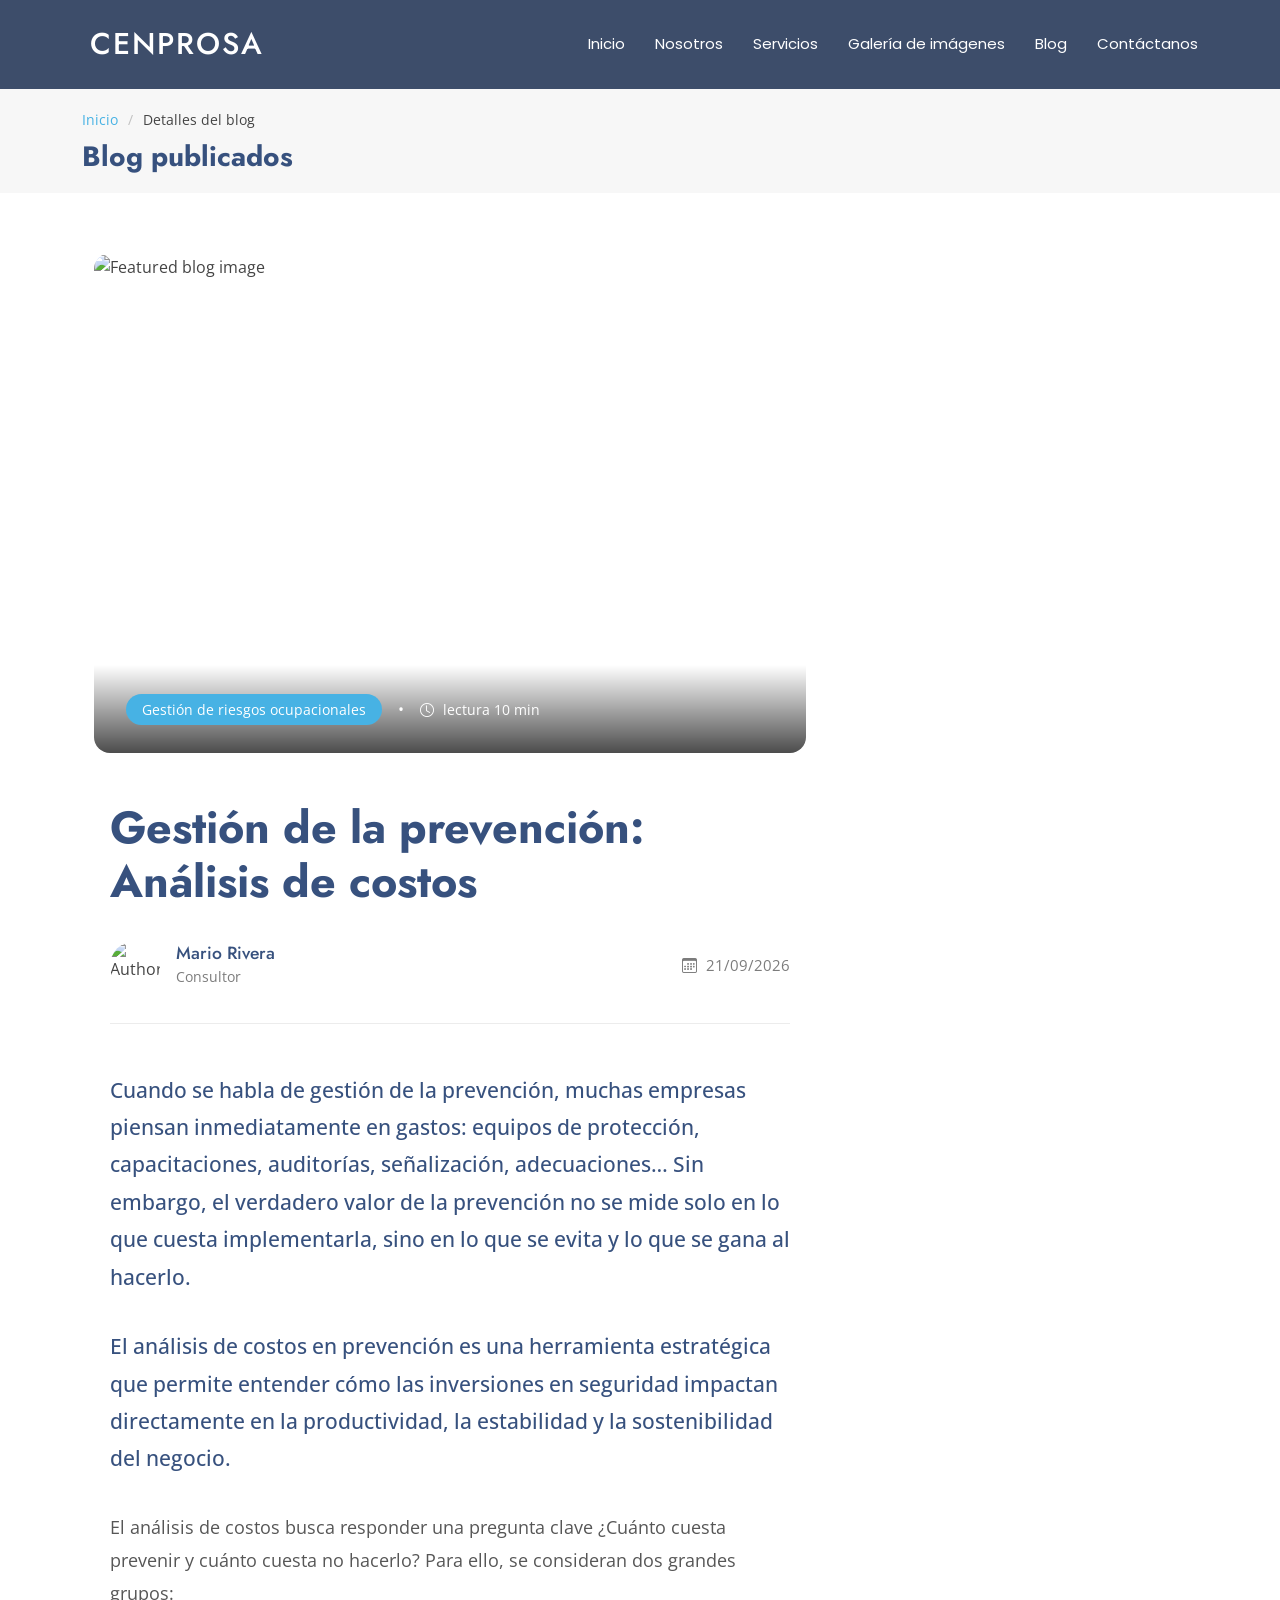
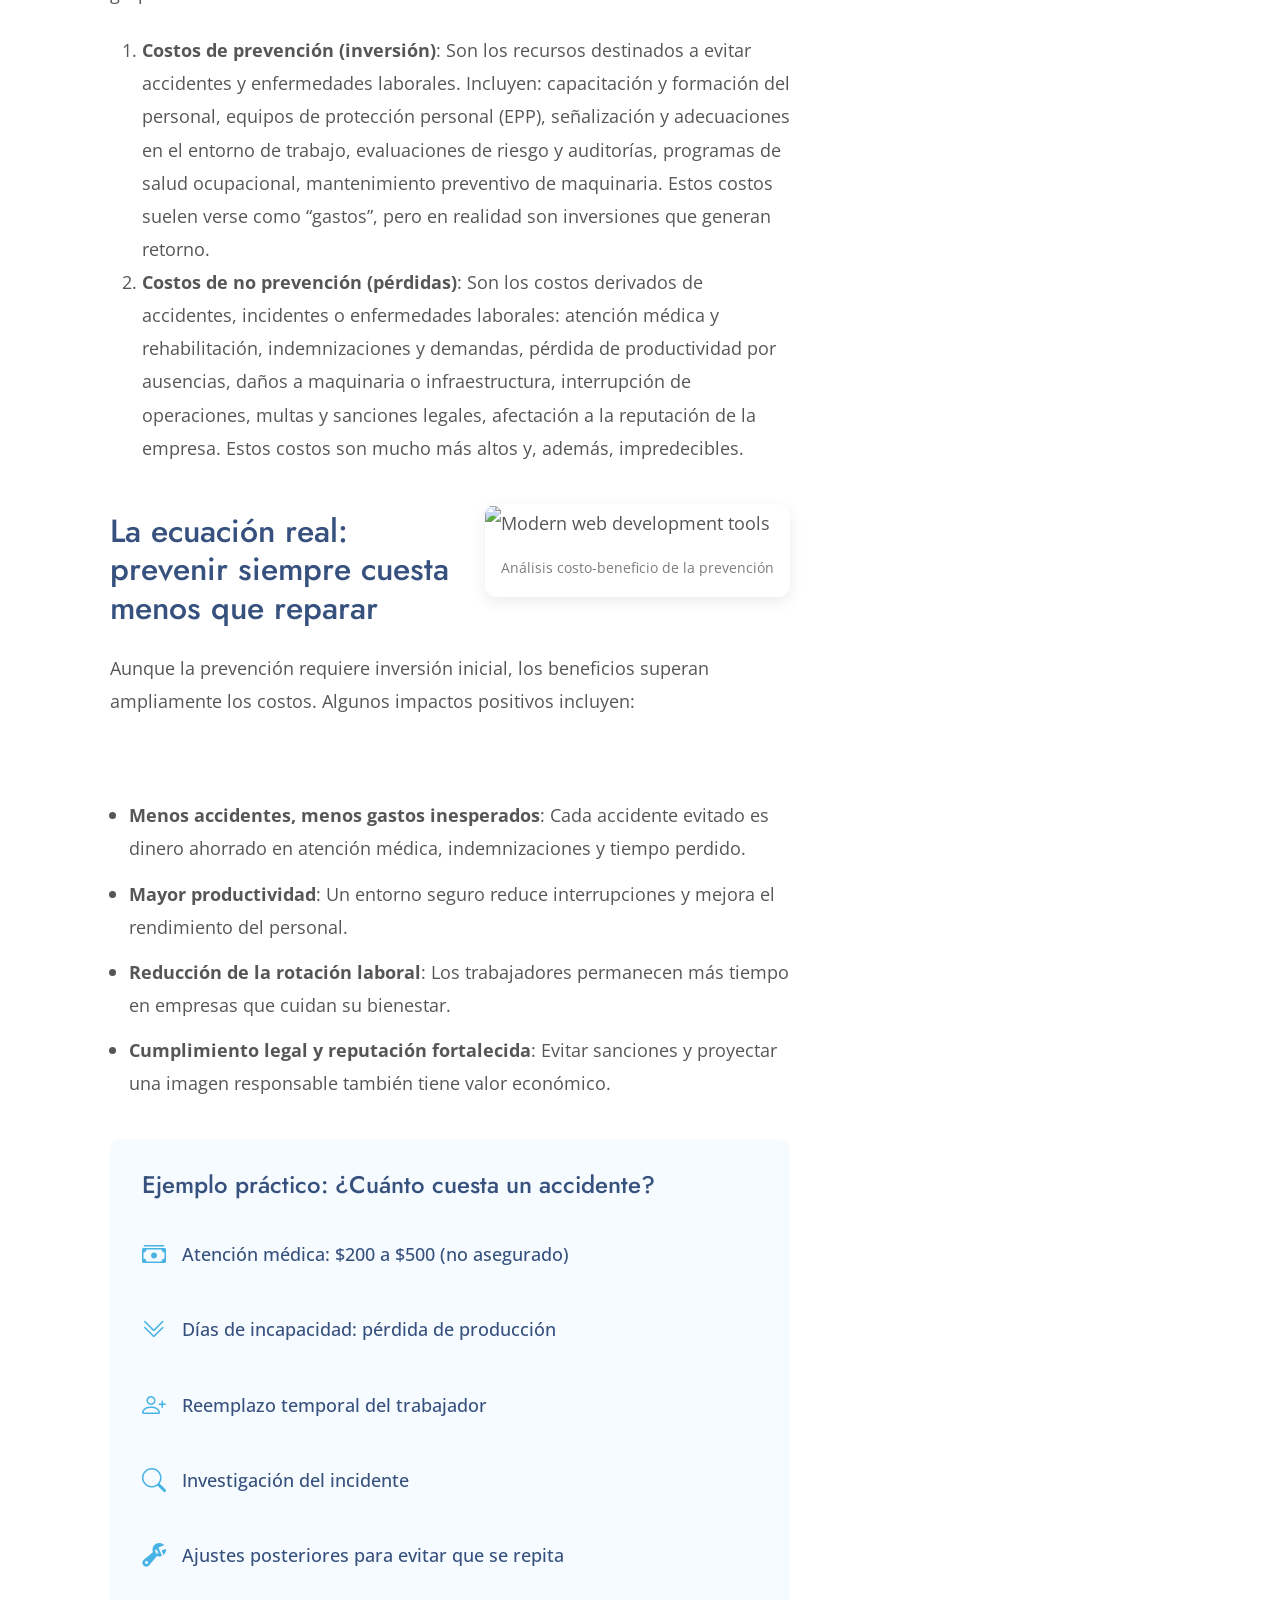
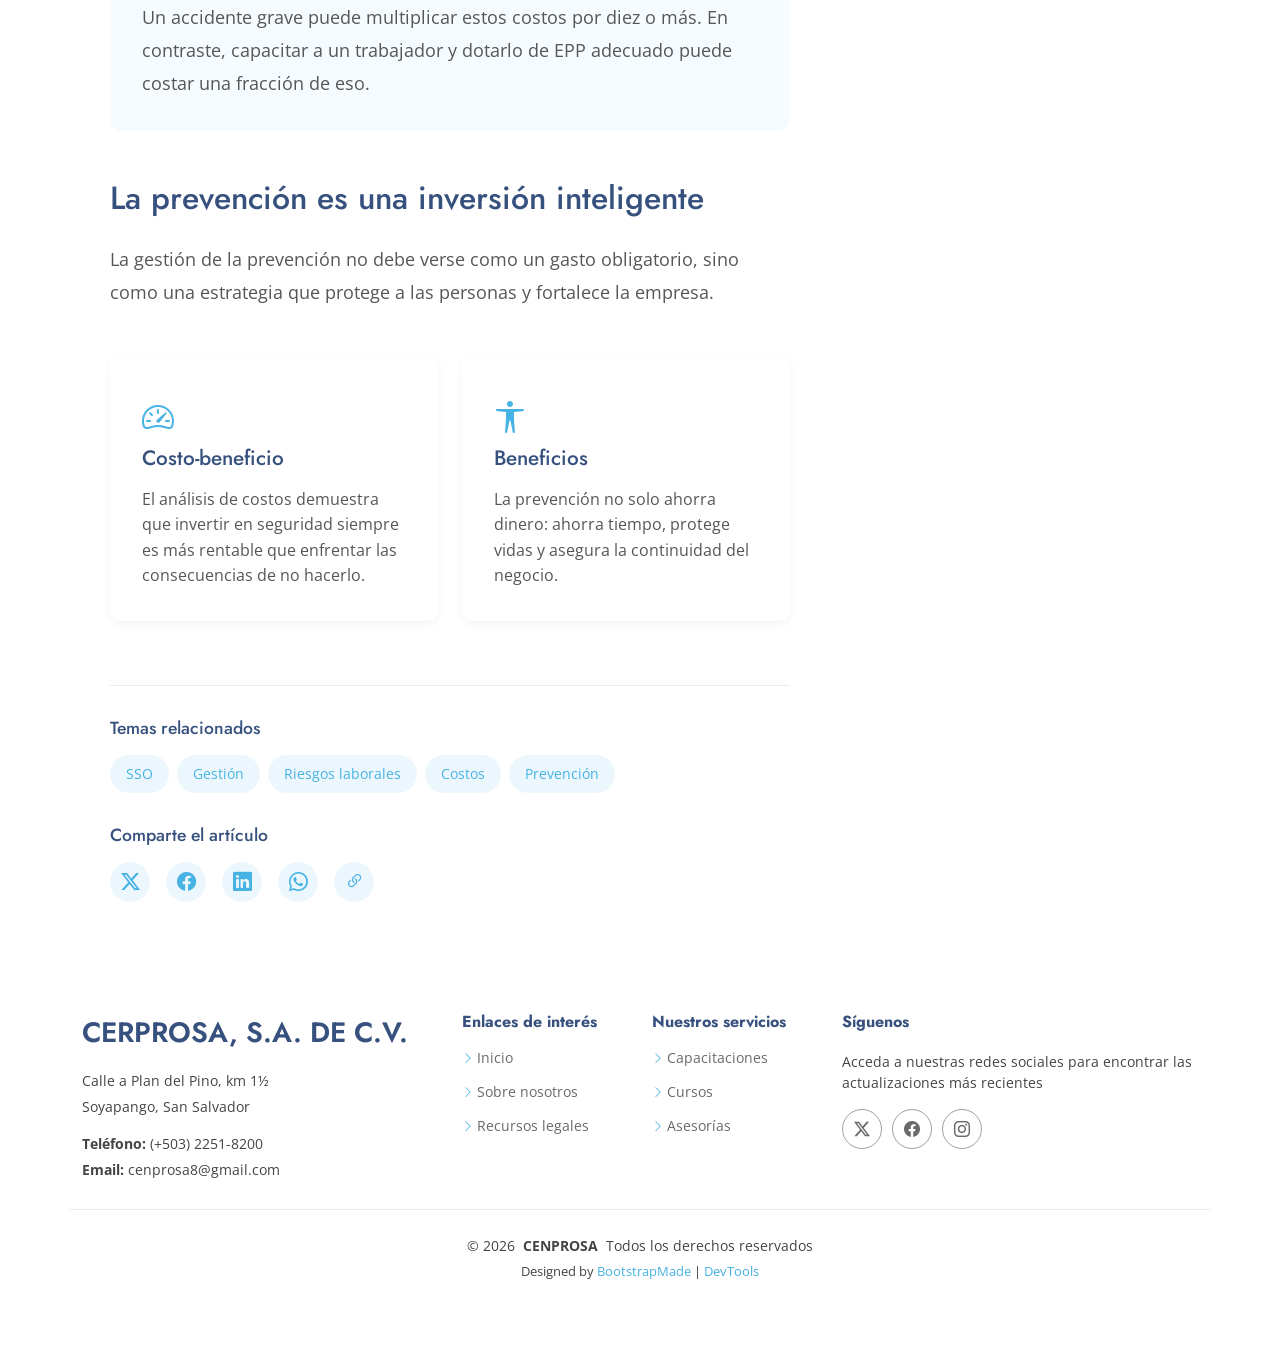
==== blog-details(2).html @ 7ee7b228 "Add files via upload" ====
<!DOCTYPE html>
<html lang="es">

<head>
  <meta charset="utf-8">
  <meta content="width=device-width, initial-scale=1.0" name="viewport">
  <title>CENPROSA S.A. de C.V.</title>
  <meta name="description" content="">
  <meta name="keywords" content="">

  <!-- Favicons -->
  <link href="assets/img/logotipo_CENPROSA.png" rel="icon">
  <link href="assets/img/apple-touch-icon_CENPROSA.png" rel="apple-touch-icon">

  <!-- Fonts -->
  <link href="https://fonts.googleapis.com" rel="preconnect">
  <link href="https://fonts.gstatic.com" rel="preconnect" crossorigin>
  <link href="https://fonts.googleapis.com/css2?family=Open+Sans:ital,wght@0,300;0,400;0,500;0,600;0,700;0,800;1,300;1,400;1,500;1,600;1,700;1,800&family=Poppins:ital,wght@0,100;0,200;0,300;0,400;0,500;0,600;0,700;0,800;0,900;1,100;1,200;1,300;1,400;1,500;1,600;1,700;1,800;1,900&family=Jost:ital,wght@0,100;0,200;0,300;0,400;0,500;0,600;0,700;0,800;0,900;1,100;1,200;1,300;1,400;1,500;1,600;1,700;1,800;1,900&display=swap" rel="stylesheet">

  <!-- Vendor CSS Files -->
  <link href="assets/vendor/bootstrap/css/bootstrap.min.css" rel="stylesheet">
  <link href="assets/vendor/bootstrap-icons/bootstrap-icons.css" rel="stylesheet">
  <link href="assets/vendor/aos/aos.css" rel="stylesheet">
  <link href="assets/vendor/glightbox/css/glightbox.min.css" rel="stylesheet">
  <link href="assets/vendor/swiper/swiper-bundle.min.css" rel="stylesheet">

  <!-- Main CSS File -->
  <link href="assets/css/main.css" rel="stylesheet">

  <!-- =======================================================
  * Template Name: Arsha
  * Template URL: https://bootstrapmade.com/arsha-free-bootstrap-html-template-corporate/
  * Updated: Feb 22 2025 with Bootstrap v5.3.3
  * Author: BootstrapMade.com
  * License: https://bootstrapmade.com/license/
  ======================================================== -->
</head>

<body class="blog-details-page">

  <header id="header" class="header d-flex align-items-center sticky-top">
    <div class="container-fluid container-xl position-relative d-flex align-items-center">

      <a href="index.html" class="logo d-flex align-items-center me-auto">
        <!-- Uncomment the line below if you also wish to use an image logo -->
        <img src="assets/img/logotipo_CENPROSA.png" alt="">
        <h1 class="sitename">CENPROSA</h1>
      </a>

      <nav id="navmenu" class="navmenu">
        <ul>
          <li><a href="index.html">Inicio</a></li>
          <li><a href="index.html#about">Nosotros</a></li>
          <li><a href="index.html#services">Servicios</a></li>
          <li><a href="index.html#portfolio">Galería de imágenes</a></li>
          <!-- <li><a href="#team">Team</a></li> -->
          <!-- <li><a href="#pricing">Pricing</a></li> -->
          <li><a href="blog.html">Blog</a></li>
          <!-- <li class="dropdown"><a href="#"><span>Dropdown</span> <i class="bi bi-chevron-down toggle-dropdown"></i></a>
            <ul>
              <li><a href="#">Dropdown 1</a></li>
              <li class="dropdown"><a href="#"><span>Deep Dropdown</span> <i class="bi bi-chevron-down toggle-dropdown"></i></a>
                <ul>
                  <li><a href="#">Deep Dropdown 1</a></li>
                  <li><a href="#">Deep Dropdown 2</a></li>
                  <li><a href="#">Deep Dropdown 3</a></li>
                  <li><a href="#">Deep Dropdown 4</a></li>
                  <li><a href="#">Deep Dropdown 5</a></li>
                </ul>
              </li>
              <li><a href="#">Dropdown 2</a></li>
              <li><a href="#">Dropdown 3</a></li>
              <li><a href="#">Dropdown 4</a></li>
            </ul>
          </li> -->
          <li><a href="index.html#contact">Contáctanos</a></li>
        </ul>
        <i class="mobile-nav-toggle d-xl-none bi bi-list"></i>
      </nav>

      <!-- <a class="btn-getstarted" href="#about">Get Started</a> -->

    </div>
  </header>

  <main class="main">

    <!-- Page Title -->
    <div class="page-title" data-aos="fade">
      <div class="container">
        <nav class="breadcrumbs">
          <ol>
            <li><a href="index.html">Inicio</a></li>
            <li class="current">Detalles del blog</li>
          </ol>
        </nav>
        <h1>Blog publicados</h1>
      </div>
    </div><!-- End Page Title -->

    <div class="container">
      <div class="row">

        <div class="col-lg-8">

          <!-- Blog Details Section -->
          <section id="blog-details" class="blog-details section">
            <div class="container" data-aos="fade-up">

              <article class="article">

                <div class="hero-img" data-aos="zoom-in">
                  <img src="assets/img/blog/blog2_CENPROSA.png" alt="Featured blog image" class="img-fluid" loading="lazy">
                  <div class="meta-overlay">
                    <div class="meta-categories">
                      <a href="#" class="category">Gestión de riesgos ocupacionales</a>
                      <span class="divider">•</span>
                      <span class="reading-time"><i class="bi bi-clock"></i> lectura 10 min</span>
                    </div>
                  </div>
                </div>

                <div class="article-content" data-aos="fade-up" data-aos-delay="100">
                  <div class="content-header">
                    <h1 class="title">Gestión de la prevención: Análisis de costos</h1>

                    <div class="author-info">
                      <div class="author-details">
                        <img src="assets/img/person/person-m-6.webp" alt="Author" class="author-img">
                        <div class="info">
                          <h4>Mario Rivera</h4>
                          <span class="role">Consultor</span>
                        </div>
                      </div>
                      <div class="post-meta">
                        <span class="date"><i class="bi bi-calendar3"></i> 21/09/2026</span>
                      </div>
                    </div>
                  </div>

                  <div class="content">
                    <p class="lead">
                      Cuando se habla de gestión de la prevención, muchas empresas piensan inmediatamente en gastos: equipos de protección, capacitaciones, auditorías, señalización, adecuaciones… Sin embargo, el verdadero valor de la prevención no se mide solo en lo que cuesta implementarla, sino en lo que se evita y lo que se gana al hacerlo.
                    </p>
                    <p class="lead">
                      El análisis de costos en prevención es una herramienta estratégica que permite entender cómo las inversiones en seguridad impactan directamente en la productividad, la estabilidad y la sostenibilidad del negocio.
                    </p>

                    <p>
                      El análisis de costos busca responder una pregunta clave ¿Cuánto cuesta prevenir y cuánto cuesta no hacerlo? Para ello, se consideran dos grandes grupos:
                      <ol>
                        <li><b>Costos de prevención (inversión)</b>: Son los recursos destinados a evitar accidentes y enfermedades laborales. Incluyen: capacitación y formación del personal, equipos de protección personal (EPP), señalización y adecuaciones en el entorno de trabajo, evaluaciones de riesgo y auditorías, programas de salud ocupacional, mantenimiento preventivo de maquinaria. Estos costos suelen verse como “gastos”, pero en realidad son inversiones que generan retorno.</li>
                        <li><b>Costos de no prevención (pérdidas)</b>: 
                          Son los costos derivados de accidentes, incidentes o enfermedades laborales: atención médica y rehabilitación, indemnizaciones y demandas, pérdida de productividad por ausencias, daños a maquinaria o infraestructura, interrupción de operaciones, multas y sanciones legales, afectación a la reputación de la empresa. Estos costos son mucho más altos y, además, impredecibles.</li>
                      </ol>
                    </p>

                    <div class="content-image right-aligned">
                      <img src="assets/img/blog/blog2.2_CENPROSA.jpg" class="img-fluid" alt="Modern web development tools" loading="lazy">
                      <figcaption>Análisis costo-beneficio de la prevención</figcaption>
                    </div>

                    <h2>La ecuación real: prevenir siempre cuesta menos que reparar</h2>
                    <p>
                      Aunque la prevención requiere inversión inicial, los beneficios superan ampliamente los costos. Algunos impactos positivos incluyen:
                    </p>
                    <br>
                    <p>
                    <ul>
                      <li><b>Menos accidentes, menos gastos inesperados</b>: Cada accidente evitado es dinero ahorrado en atención médica, indemnizaciones y tiempo perdido.</li>
                      <li><b>Mayor productividad</b>: Un entorno seguro reduce interrupciones y mejora el rendimiento del personal.</li>
                      <li><b>Reducción de la rotación laboral</b>: Los trabajadores permanecen más tiempo en empresas que cuidan su bienestar.</li>
                      <li><b>Cumplimiento legal y reputación fortalecida</b>: Evitar sanciones y proyectar una imagen responsable también tiene valor económico.</li>
                    </ul>
                    </p>

                    <div class="highlight-box">
                      <h3>Ejemplo práctico: ¿Cuánto cuesta un accidente?</h3>
                      <ul class="trend-list">
                        <li>
                          <i class="bi bi-cash-stack"></i>
                          <span>Atención médica: $200 a $500 (no asegurado)</span>
                        </li>
                        <li>
                          <i class="bi bi-chevron-double-down"></i>
                          <span>Días de incapacidad: pérdida de producción</span>
                        </li>
                        <li>
                          <i class="bi bi-person-plus"></i>
                          <span>Reemplazo temporal del trabajador</span>
                        </li>
                        <li>
                          <i class="bi bi-search"></i>
                          <span>Investigación del incidente</span>
                        </li>
                        <li>
                          <i class="bi bi-wrench-adjustable"></i>
                          <span>Ajustes posteriores para evitar que se repita</span>
                        </li>
                      </ul>
                      Un accidente grave puede multiplicar estos costos por diez o más. En contraste, capacitar a un trabajador y dotarlo de EPP adecuado puede costar una fracción de eso.
                    </div>

                    <h2>La prevención es una inversión inteligente</h2>
                    <p>
                      La gestión de la prevención no debe verse como un gasto obligatorio, sino como una estrategia que protege a las personas y fortalece la empresa.
                    </p>

                    <div class="content-grid">
                      <div class="row g-4">
                        <div class="col-md-6">
                          <div class="info-card">
                            <i class="bi bi-speedometer2"></i>
                            <h4>Costo-beneficio</h4>
                            <p>El análisis de costos demuestra que invertir en seguridad siempre es más rentable que enfrentar las consecuencias de no hacerlo.</p>
                          </div>
                        </div>
                        <div class="col-md-6">
                          <div class="info-card">
                            <i class="bi bi-universal-access"></i>
                            <h4>Beneficios</h4>
                            <p>La prevención no solo ahorra dinero: ahorra tiempo, protege vidas y asegura la continuidad del negocio.</p>
                          </div>
                        </div>
                      </div>
                    </div>

                  </div>

                  <div class="meta-bottom">
                    <div class="tags-section">
                      <h4>Temas relacionados</h4>
                      <div class="tags">
                        <a href="#" class="tag">SSO</a>
                        <a href="#" class="tag">Gestión</a>
                        <a href="#" class="tag">Riesgos laborales</a>
                        <a href="#" class="tag">Costos</a>
                        <a href="#" class="tag">Prevención</a>
                      </div>
                    </div>

                    <div class="share-section">
                      <h4>Comparte el artículo</h4>
                      <div class="social-links">
                        <a href="#" class="twitter"><i class="bi bi-twitter-x"></i></a>
                        <a href="#" class="facebook"><i class="bi bi-facebook"></i></a>
                        <a href="#" class="linkedin"><i class="bi bi-linkedin"></i></a>
                        <a href="#" class="whatsapp"><i class="bi bi-whatsapp"></i></a>
                        <a href="#" class="copy-link" title="Copy Link"><i class="bi bi-link-45deg"></i></a>
                      </div>
                    </div>
                  </div>
                </div>

              </article>

            </div>
          </section><!-- /Blog Details Section -->

      </div>
    </div>

  </main>

  <footer id="footer" class="footer">

    <div class="container footer-top">
      <div class="row gy-4">
        <div class="col-lg-4 col-md-6 footer-about">
          <a href="index.html" class="d-flex align-items-center">
            <span class="sitename">CERPROSA, S.A. de C.V.</span>
          </a>
          <div class="footer-contact pt-3">
            <p>Calle a Plan del Pino, km 1½</p>
            <p>Soyapango, San Salvador</p>
            <p class="mt-3"><strong>Teléfono:</strong> <span>(+503) 2251-8200</span></p>
            <p><strong>Email:</strong> <span>cenprosa8@gmail.com</span></p>
          </div>
        </div>

        <div class="col-lg-2 col-md-3 footer-links">
          <h4>Enlaces de interés</h4>
          <ul>
            <li><i class="bi bi-chevron-right"></i> <a href="#">Inicio</a></li>
            <li><i class="bi bi-chevron-right"></i> <a href="#">Sobre nosotros</a></li>
            <li><i class="bi bi-chevron-right"></i> <a href="#">Recursos legales</a></li>
          </ul>
        </div>

        <div class="col-lg-2 col-md-3 footer-links">
          <h4>Nuestros servicios</h4>
          <ul>
            <li><i class="bi bi-chevron-right"></i> <a href="#">Capacitaciones</a></li>
            <li><i class="bi bi-chevron-right"></i> <a href="#">Cursos</a></li>
            <li><i class="bi bi-chevron-right"></i> <a href="#">Asesorías</a></li>
          </ul>
        </div>

        <div class="col-lg-4 col-md-12">
          <h4>Síguenos</h4>
          <p>Acceda a nuestras redes sociales para encontrar las actualizaciones más recientes</p>
          <div class="social-links d-flex">
            <a href="https://x.com/cenprosa_"><i class="bi bi-twitter-x"></i></a>
            <a href="https://www.facebook.com/profile.php?id=61593411404104"><i class="bi bi-facebook"></i></a>
            <a href="https://www.instagram.com/cenprosa/"><i class="bi bi-instagram"></i></a>
            <!-- <a href=""><i class="bi bi-whatsapp"></i></a> -->
          </div>
        </div>

      </div>
    </div>

    <div class="container copyright text-center mt-4">
      <p>© <span>2026</span> <strong class="px-1 sitename">CENPROSA</strong> <span>Todos los derechos reservados</span></p>
      <div class="credits">
        <!-- All the links in the footer should remain intact. -->
        <!-- You can delete the links only if you've purchased the pro version. -->
        <!-- Licensing information: https://bootstrapmade.com/license/ -->
        <!-- Purchase the pro version with working PHP/AJAX contact form: [buy-url] -->
        Designed by <a href="https://bootstrapmade.com/">BootstrapMade</a> | <a href="https://bootstrapmade.com/tools/">DevTools</a>
      </div>
    </div>

  </footer>

  <!-- Scroll Top -->
  <a href="#" id="scroll-top" class="scroll-top d-flex align-items-center justify-content-center"><i class="bi bi-arrow-up-short"></i></a>

  <!-- Preloader -->
  <div id="preloader"></div>

  <!-- Vendor JS Files -->
  <script src="assets/vendor/bootstrap/js/bootstrap.bundle.min.js"></script>
  <script src="assets/vendor/php-email-form/validate.js"></script>
  <script src="assets/vendor/aos/aos.js"></script>
  <script src="assets/vendor/glightbox/js/glightbox.min.js"></script>
  <script src="assets/vendor/swiper/swiper-bundle.min.js"></script>
  <script src="assets/vendor/waypoints/noframework.waypoints.js"></script>
  <script src="assets/vendor/imagesloaded/imagesloaded.pkgd.min.js"></script>
  <script src="assets/vendor/isotope-layout/isotope.pkgd.min.js"></script>

  <!-- Main JS File -->
  <script src="assets/js/main.js"></script>

</body>

</html>
---- assets/css/main.css ----
/**
* Template Name: Arsha
* Template URL: https://bootstrapmade.com/arsha-free-bootstrap-html-template-corporate/
* Updated: Feb 22 2025 with Bootstrap v5.3.3
* Author: BootstrapMade.com
* License: https://bootstrapmade.com/license/
*/

/*--------------------------------------------------------------
# Font & Color Variables
# Help: https://bootstrapmade.com/color-system/
--------------------------------------------------------------*/
/* Fonts */
:root {
  --default-font: "Open Sans",  system-ui, -apple-system, "Segoe UI", Roboto, "Helvetica Neue", Arial, "Noto Sans", "Liberation Sans", sans-serif, "Apple Color Emoji", "Segoe UI Emoji", "Segoe UI Symbol", "Noto Color Emoji";
  --heading-font: "Jost",  sans-serif;
  --nav-font: "Poppins",  sans-serif;
}

/* Global Colors - The following color variables are used throughout the website. Updating them here will change the color scheme of the entire website */
:root { 
  --background-color: #ffffff; /* Background color for the entire website, including individual sections */
  --default-color: #444444; /* Default color used for the majority of the text content across the entire website */
  --heading-color: #37517e; /* Color for headings, subheadings and title throughout the website */
  --accent-color: #47b2e4; /* Accent color that represents your brand on the website. It's used for buttons, links, and other elements that need to stand out */
  --surface-color: #ffffff; /* The surface color is used as a background of boxed elements within sections, such as cards, icon boxes, or other elements that require a visual separation from the global background. */
  --contrast-color: #ffffff; /* Contrast color for text, ensuring readability against backgrounds of accent, heading, or default colors. */
}

/* Nav Menu Colors - The following color variables are used specifically for the navigation menu. They are separate from the global colors to allow for more customization options */
:root {
  --nav-color: #ffffff;  /* The default color of the main navmenu links */
  --nav-hover-color: #47b2e4; /* Applied to main navmenu links when they are hovered over or active */
  --nav-mobile-background-color: #ffffff; /* Used as the background color for mobile navigation menu */
  --nav-dropdown-background-color: #ffffff; /* Used as the background color for dropdown items that appear when hovering over primary navigation items */
  --nav-dropdown-color: #444444; /* Used for navigation links of the dropdown items in the navigation menu. */
  --nav-dropdown-hover-color: #47b2e4; /* Similar to --nav-hover-color, this color is applied to dropdown navigation links when they are hovered over. */
}

/* Color Presets - These classes override global colors when applied to any section or element, providing reuse of the sam color scheme. */

.light-background {
  --background-color: #f5f6f8;
  --surface-color: #ffffff;
}

.dark-background {
  --background-color: #37517e;
  --default-color: #ffffff;
  --heading-color: #ffffff;
  --surface-color: #4668a2;
  --contrast-color: #ffffff;
}

/* Smooth scroll */
:root {
  scroll-behavior: smooth;
}

/*--------------------------------------------------------------
# General Styling & Shared Classes
--------------------------------------------------------------*/
body {
  color: var(--default-color);
  background-color: var(--background-color);
  font-family: var(--default-font);
}

a {
  color: var(--accent-color);
  text-decoration: none;
  transition: 0.3s;
}

a:hover {
  color: color-mix(in srgb, var(--accent-color), transparent 25%);
  text-decoration: none;
}

h1,
h2,
h3,
h4,
h5,
h6 {
  color: var(--heading-color);
  font-family: var(--heading-font);
}

/* PHP Email Form Messages
------------------------------*/
.php-email-form .error-message {
  display: none;
  background: #df1529;
  color: #ffffff;
  text-align: left;
  padding: 15px;
  margin-bottom: 24px;
  font-weight: 600;
}

.php-email-form .sent-message {
  display: none;
  color: #ffffff;
  background: #059652;
  text-align: center;
  padding: 15px;
  margin-bottom: 24px;
  font-weight: 600;
}

.php-email-form .loading {
  display: none;
  background: var(--surface-color);
  text-align: center;
  padding: 15px;
  margin-bottom: 24px;
}

.php-email-form .loading:before {
  content: "";
  display: inline-block;
  border-radius: 50%;
  width: 24px;
  height: 24px;
  margin: 0 10px -6px 0;
  border: 3px solid var(--accent-color);
  border-top-color: var(--surface-color);
  animation: php-email-form-loading 1s linear infinite;
}

@keyframes php-email-form-loading {
  0% {
    transform: rotate(0deg);
  }

  100% {
    transform: rotate(360deg);
  }
}

/*--------------------------------------------------------------
# Global Header
--------------------------------------------------------------*/
.header {
  --background-color: #3d4d6a;
  --heading-color: #ffffff;
  color: var(--default-color);
  background-color: var(--background-color);
  padding: 15px 0;
  transition: all 0.5s;
  z-index: 997;
}

.header .logo {
  line-height: 1;
}

.header .logo img {
  max-height: 36px;
  margin-right: 8px;
}

.header .logo h1 {
  font-size: 30px;
  margin: 0;
  font-weight: 500;
  color: var(--heading-color);
  letter-spacing: 2px;
  text-transform: uppercase;
}

.header .btn-getstarted,
.header .btn-getstarted:focus {
  color: var(--contrast-color);
  background: var(--accent-color);
  font-size: 14px;
  padding: 8px 25px;
  margin: 0 0 0 30px;
  border-radius: 50px;
  transition: 0.3s;
}

.header .btn-getstarted:hover,
.header .btn-getstarted:focus:hover {
  color: var(--contrast-color);
  background: color-mix(in srgb, var(--accent-color), transparent 15%);
}

@media (max-width: 1200px) {
  .header .logo {
    order: 1;
  }

  .header .btn-getstarted {
    order: 2;
    margin: 0 15px 0 0;
    padding: 6px 15px;
  }

  .header .navmenu {
    order: 3;
  }
}

/* Index Page Header
------------------------------*/
.index-page .header {
  --background-color: rgba(255, 255, 255, 0);
  --heading-color: #ffffff;
  --nav-color: #ffffff;
}

/* Index Page Header on Scroll
------------------------------*/
.index-page.scrolled .header {
  --background-color: rgba(40, 58, 90, 0.9);
}

/*--------------------------------------------------------------
# Navigation Menu
--------------------------------------------------------------*/
/* Desktop Navigation */
@media (min-width: 1200px) {
  .navmenu {
    padding: 0;
  }

  .navmenu ul {
    margin: 0;
    padding: 0;
    display: flex;
    list-style: none;
    align-items: center;
  }

  .navmenu li {
    position: relative;
  }

  .navmenu a,
  .navmenu a:focus {
    color: var(--nav-color);
    padding: 18px 15px;
    font-size: 15px;
    font-family: var(--nav-font);
    font-weight: 400;
    display: flex;
    align-items: center;
    justify-content: space-between;
    white-space: nowrap;
    transition: 0.3s;
  }

  .navmenu a i,
  .navmenu a:focus i {
    font-size: 12px;
    line-height: 0;
    margin-left: 5px;
    transition: 0.3s;
  }

  .navmenu li:last-child a {
    padding-right: 0;
  }

  .navmenu li:hover>a,
  .navmenu .active,
  .navmenu .active:focus {
    color: var(--nav-hover-color);
  }

  .navmenu .dropdown ul {
    margin: 0;
    padding: 10px 0;
    background: var(--nav-dropdown-background-color);
    display: block;
    position: absolute;
    visibility: hidden;
    left: 14px;
    top: 130%;
    opacity: 0;
    transition: 0.3s;
    border-radius: 4px;
    z-index: 99;
    box-shadow: 0px 0px 30px rgba(0, 0, 0, 0.1);
  }

  .navmenu .dropdown ul li {
    min-width: 200px;
  }

  .navmenu .dropdown ul a {
    padding: 10px 20px;
    font-size: 15px;
    text-transform: none;
    color: var(--nav-dropdown-color);
  }

  .navmenu .dropdown ul a i {
    font-size: 12px;
  }

  .navmenu .dropdown ul a:hover,
  .navmenu .dropdown ul .active:hover,
  .navmenu .dropdown ul li:hover>a {
    color: var(--nav-dropdown-hover-color);
  }

  .navmenu .dropdown:hover>ul {
    opacity: 1;
    top: 100%;
    visibility: visible;
  }

  .navmenu .dropdown .dropdown ul {
    top: 0;
    left: -90%;
    visibility: hidden;
  }

  .navmenu .dropdown .dropdown:hover>ul {
    opacity: 1;
    top: 0;
    left: -100%;
    visibility: visible;
  }

  .navmenu .megamenu {
    position: static;
  }

  .navmenu .megamenu ul {
    margin: 0;
    padding: 10px;
    background: var(--nav-dropdown-background-color);
    box-shadow: 0px 0px 20px rgba(0, 0, 0, 0.1);
    position: absolute;
    top: 130%;
    left: 0;
    right: 0;
    visibility: hidden;
    opacity: 0;
    display: flex;
    transition: 0.3s;
    border-radius: 4px;
    z-index: 99;
  }

  .navmenu .megamenu ul li {
    flex: 1;
  }

  .navmenu .megamenu ul li a,
  .navmenu .megamenu ul li:hover>a {
    padding: 10px 20px;
    font-size: 15px;
    color: var(--nav-dropdown-color);
  }

  .navmenu .megamenu ul li a:hover,
  .navmenu .megamenu ul li .active,
  .navmenu .megamenu ul li .active:hover {
    color: var(--nav-dropdown-hover-color);
  }

  .navmenu .megamenu:hover>ul {
    opacity: 1;
    top: 100%;
    visibility: visible;
  }

  .navmenu .dd-box-shadow {
    box-shadow: 0px 0px 30px rgba(0, 0, 0, 0.1);
  }
}

/* Mobile Navigation */
@media (max-width: 1199px) {
  .mobile-nav-toggle {
    color: var(--nav-color);
    font-size: 28px;
    line-height: 0;
    margin-right: 10px;
    cursor: pointer;
    transition: color 0.3s;
  }

  .navmenu {
    padding: 0;
    z-index: 9997;
  }

  .navmenu ul {
    display: none;
    list-style: none;
    position: absolute;
    inset: 60px 20px 20px 20px;
    padding: 10px 0;
    margin: 0;
    border-radius: 6px;
    background-color: var(--nav-mobile-background-color);
    overflow-y: auto;
    transition: 0.3s;
    z-index: 9998;
    box-shadow: 0px 0px 30px rgba(0, 0, 0, 0.1);
  }

  .navmenu a,
  .navmenu a:focus {
    color: var(--nav-dropdown-color);
    padding: 10px 20px;
    font-family: var(--nav-font);
    font-size: 17px;
    font-weight: 500;
    display: flex;
    align-items: center;
    justify-content: space-between;
    white-space: nowrap;
    transition: 0.3s;
  }

  .navmenu a i,
  .navmenu a:focus i {
    font-size: 12px;
    line-height: 0;
    margin-left: 5px;
    width: 30px;
    height: 30px;
    display: flex;
    align-items: center;
    justify-content: center;
    border-radius: 50%;
    transition: 0.3s;
    background-color: color-mix(in srgb, var(--accent-color), transparent 90%);
  }

  .navmenu a i:hover,
  .navmenu a:focus i:hover {
    background-color: var(--accent-color);
    color: var(--contrast-color);
  }

  .navmenu a:hover,
  .navmenu .active,
  .navmenu .active:focus {
    color: var(--nav-dropdown-hover-color);
  }

  .navmenu .active i,
  .navmenu .active:focus i {
    background-color: var(--accent-color);
    color: var(--contrast-color);
    transform: rotate(180deg);
  }

  .navmenu .dropdown ul {
    position: static;
    display: none;
    z-index: 99;
    padding: 10px 0;
    margin: 10px 20px;
    background-color: var(--nav-dropdown-background-color);
    border: 1px solid color-mix(in srgb, var(--default-color), transparent 90%);
    box-shadow: none;
    transition: all 0.5s ease-in-out;
  }

  .navmenu .dropdown ul ul {
    background-color: rgba(33, 37, 41, 0.1);
  }

  .navmenu .dropdown>.dropdown-active {
    display: block;
    background-color: rgba(33, 37, 41, 0.03);
  }

  .mobile-nav-active {
    overflow: hidden;
  }

  .mobile-nav-active .mobile-nav-toggle {
    color: #fff;
    position: absolute;
    font-size: 32px;
    top: 15px;
    right: 15px;
    margin-right: 0;
    z-index: 9999;
  }

  .mobile-nav-active .navmenu {
    position: fixed;
    overflow: hidden;
    inset: 0;
    background: rgba(33, 37, 41, 0.8);
    transition: 0.3s;
  }

  .mobile-nav-active .navmenu>ul {
    display: block;
  }
}

/*--------------------------------------------------------------
# Global Footer
--------------------------------------------------------------*/
.footer {
  color: var(--default-color);
  background-color: var(--background-color);
  font-size: 14px;
  padding-bottom: 50px;
  position: relative;
}

.footer .footer-newsletter {
  background-color: color-mix(in srgb, var(--heading-color), transparent 95%);
  padding: 50px 0;
}

.footer .footer-newsletter h4 {
  font-size: 24px;
}

.footer .footer-newsletter .newsletter-form {
  margin-top: 30px;
  margin-bottom: 15px;
  padding: 6px 8px;
  position: relative;
  background-color: color-mix(in srgb, var(--background-color), transparent 50%);
  border: 1px solid color-mix(in srgb, var(--default-color), transparent 90%);
  box-shadow: 0px 2px 25px rgba(0, 0, 0, 0.1);
  display: flex;
  transition: 0.3s;
  border-radius: 50px;
}

.footer .footer-newsletter .newsletter-form:focus-within {
  border-color: var(--accent-color);
}

.footer .footer-newsletter .newsletter-form input[type=email] {
  border: 0;
  padding: 4px;
  width: 100%;
  background-color: color-mix(in srgb, var(--background-color), transparent 50%);
  color: var(--default-color);
}

.footer .footer-newsletter .newsletter-form input[type=email]:focus-visible {
  outline: none;
}

.footer .footer-newsletter .newsletter-form input[type=submit] {
  border: 0;
  font-size: 16px;
  padding: 0 20px;
  margin: -7px -8px -7px 0;
  background: var(--accent-color);
  color: var(--contrast-color);
  transition: 0.3s;
  border-radius: 50px;
}

.footer .footer-newsletter .newsletter-form input[type=submit]:hover {
  background: color-mix(in srgb, var(--accent-color), transparent 20%);
}

.footer .footer-top {
  padding-top: 50px;
}

.footer .social-links a {
  display: flex;
  align-items: center;
  justify-content: center;
  width: 40px;
  height: 40px;
  border-radius: 50%;
  border: 1px solid color-mix(in srgb, var(--default-color), transparent 50%);
  font-size: 16px;
  color: color-mix(in srgb, var(--default-color), transparent 20%);
  margin-right: 10px;
  transition: 0.3s;
}

.footer .social-links a:hover {
  color: var(--accent-color);
  border-color: var(--accent-color);
}

.footer h4 {
  font-size: 16px;
  font-weight: bold;
  position: relative;
  padding-bottom: 12px;
}

.footer .footer-links {
  margin-bottom: 30px;
}

.footer .footer-links ul {
  list-style: none;
  padding: 0;
  margin: 0;
}

.footer .footer-links ul i {
  margin-right: 3px;
  font-size: 12px;
  line-height: 0;
  color: var(--accent-color);
}

.footer .footer-links ul li {
  padding: 10px 0;
  display: flex;
  align-items: center;
}

.footer .footer-links ul li:first-child {
  padding-top: 0;
}

.footer .footer-links ul a {
  display: inline-block;
  color: color-mix(in srgb, var(--default-color), transparent 20%);
  line-height: 1;
}

.footer .footer-links ul a:hover {
  color: var(--accent-color);
}

.footer .footer-about a {
  color: var(--heading-color);
  font-size: 28px;
  font-weight: 600;
  text-transform: uppercase;
  font-family: var(--heading-font);
}

.footer .footer-contact p {
  margin-bottom: 5px;
}

.footer .copyright {
  padding-top: 25px;
  padding-bottom: 25px;
  border-top: 1px solid color-mix(in srgb, var(--default-color), transparent 90%);
}

.footer .copyright p {
  margin-bottom: 0;
}

.footer .credits {
  margin-top: 6px;
  font-size: 13px;
}

/*--------------------------------------------------------------
# Preloader
--------------------------------------------------------------*/
#preloader {
  position: fixed;
  inset: 0;
  z-index: 999999;
  overflow: hidden;
  background: var(--background-color);
  transition: all 0.6s ease-out;
}

#preloader:before {
  content: "";
  position: fixed;
  top: calc(50% - 30px);
  left: calc(50% - 30px);
  border: 6px solid #ffffff;
  border-color: var(--accent-color) transparent var(--accent-color) transparent;
  border-radius: 50%;
  width: 60px;
  height: 60px;
  animation: animate-preloader 1.5s linear infinite;
}

@keyframes animate-preloader {
  0% {
    transform: rotate(0deg);
  }

  100% {
    transform: rotate(360deg);
  }
}

/*--------------------------------------------------------------
# Scroll Top Button
--------------------------------------------------------------*/
.scroll-top {
  position: fixed;
  visibility: hidden;
  opacity: 0;
  right: 15px;
  bottom: -15px;
  z-index: 99999;
  background-color: var(--accent-color);
  width: 44px;
  height: 44px;
  border-radius: 50px;
  transition: all 0.4s;
}

.scroll-top i {
  font-size: 24px;
  color: var(--contrast-color);
  line-height: 0;
}

.scroll-top:hover {
  background-color: color-mix(in srgb, var(--accent-color), transparent 20%);
  color: var(--contrast-color);
}

.scroll-top.active {
  visibility: visible;
  opacity: 1;
  bottom: 15px;
}

/*--------------------------------------------------------------
# Disable aos animation delay on mobile devices
--------------------------------------------------------------*/
@media screen and (max-width: 768px) {
  [data-aos-delay] {
    transition-delay: 0 !important;
  }
}

/*--------------------------------------------------------------
# Global Page Titles & Breadcrumbs
--------------------------------------------------------------*/
.page-title {
  --background-color: color-mix(in srgb, var(--default-color), transparent 96%);
  color: var(--default-color);
  background-color: var(--background-color);
  padding: 20px 0;
  position: relative;
}

.page-title h1 {
  font-size: 28px;
  font-weight: 700;
  margin: 0;
}

.page-title .breadcrumbs ol {
  display: flex;
  flex-wrap: wrap;
  list-style: none;
  padding: 0 0 10px 0;
  margin: 0;
  font-size: 14px;
}

.page-title .breadcrumbs ol li+li {
  padding-left: 10px;
}

.page-title .breadcrumbs ol li+li::before {
  content: "/";
  display: inline-block;
  padding-right: 10px;
  color: color-mix(in srgb, var(--default-color), transparent 70%);
}

/*--------------------------------------------------------------
# Global Sections
--------------------------------------------------------------*/
section,
.section {
  color: var(--default-color);
  background-color: var(--background-color);
  padding: 60px 0;
  scroll-margin-top: 88px;
  overflow: clip;
}

@media (max-width: 1199px) {

  section,
  .section {
    scroll-margin-top: 66px;
  }
}

/*--------------------------------------------------------------
# Global Section Titles
--------------------------------------------------------------*/
.section-title {
  text-align: center;
  padding-bottom: 60px;
  position: relative;
}

.section-title h2 {
  font-size: 32px;
  font-weight: 700;
  margin-bottom: 20px;
  padding-bottom: 20px;
  text-transform: uppercase;
  position: relative;
}

.section-title h2:before {
  content: "";
  position: absolute;
  display: block;
  width: 160px;
  height: 1px;
  background: color-mix(in srgb, var(--default-color), transparent 60%);
  left: 0;
  right: 0;
  bottom: 1px;
  margin: auto;
}

.section-title h2::after {
  content: "";
  position: absolute;
  display: block;
  width: 60px;
  height: 3px;
  background: var(--accent-color);
  left: 0;
  right: 0;
  bottom: 0;
  margin: auto;
}

.section-title p {
  margin-bottom: 0;
}

/*--------------------------------------------------------------
# Hero Section
--------------------------------------------------------------*/
.hero {
  width: 100%;
  min-height: 80vh;
  position: relative;
  padding: 120px 0 60px 0;
  display: flex;
  align-items: center;
}

.hero h1 {
  margin: 0;
  font-size: 48px;
  font-weight: 700;
  line-height: 56px;
}

.hero p {
  color: color-mix(in srgb, var(--default-color), transparent 30%);
  margin: 5px 0 30px 0;
  font-size: 22px;
  line-height: 1.3;
  font-weight: 600;
}

.hero .btn-get-started {
  color: var(--contrast-color);
  background: var(--accent-color);
  font-family: var(--heading-font);
  font-weight: 500;
  font-size: 15px;
  letter-spacing: 1px;
  display: inline-block;
  padding: 10px 28px 12px 28px;
  border-radius: 50px;
  transition: 0.5s;
}

.hero .btn-get-started:hover {
  color: var(--contrast-color);
  background: color-mix(in srgb, var(--accent-color), transparent 15%);
}

.hero .btn-watch-video {
  font-size: 16px;
  transition: 0.5s;
  margin-left: 25px;
  color: var(--default-color);
  font-weight: 600;
}

.hero .btn-watch-video i {
  color: var(--contrast-color);
  font-size: 32px;
  transition: 0.3s;
  line-height: 0;
  margin-right: 8px;
}

.hero .btn-watch-video:hover {
  color: var(--accent-color);
}

.hero .btn-watch-video:hover i {
  color: color-mix(in srgb, var(--accent-color), transparent 15%);
}

.hero .animated {
  animation: up-down 2s ease-in-out infinite alternate-reverse both;
}

@media (max-width: 640px) {
  .hero h1 {
    font-size: 28px;
    line-height: 36px;
  }

  .hero p {
    font-size: 18px;
    line-height: 24px;
    margin-bottom: 30px;
  }

  .hero .btn-get-started,
  .hero .btn-watch-video {
    font-size: 13px;
  }
}

@keyframes up-down {
  0% {
    transform: translateY(10px);
  }

  100% {
    transform: translateY(-10px);
  }
}

/*--------------------------------------------------------------
# Clients Section
--------------------------------------------------------------*/
.clients {
  padding: 12px 0;
}

.clients .swiper {
  padding: 10px 0;
}

.clients .swiper-wrapper {
  height: auto;
}

.clients .swiper-slide img {
  transition: 0.3s;
  padding: 0 10px;
}

.clients .swiper-slide img:hover {
  transform: scale(1.1);
}

/*--------------------------------------------------------------
# About Section
--------------------------------------------------------------*/
.about ul {
  list-style: none;
  padding: 0;
}

.about ul li {
  padding-bottom: 5px;
  display: flex;
  align-items: center;
}

.about ul i {
  font-size: 20px;
  padding-right: 4px;
  color: var(--accent-color);
}

.about .read-more {
  color: var(--accent-color);
  font-family: var(--heading-font);
  font-weight: 500;
  font-size: 16px;
  letter-spacing: 1px;
  padding: 8px 28px;
  border-radius: 5px;
  transition: 0.3s;
  display: inline-flex;
  align-items: center;
  justify-content: center;
  border: 2px solid var(--accent-color);
}

.about .read-more i {
  font-size: 18px;
  margin-left: 5px;
  line-height: 0;
  transition: 0.3s;
}

.about .read-more:hover {
  background: var(--accent-color);
  color: var(--contrast-color);
}

.about .read-more:hover i {
  transform: translate(5px, 0);
}

/*--------------------------------------------------------------
# Why Us Section
--------------------------------------------------------------*/
.why-us {
  padding: 30px 0;
}

.why-us .content h3 {
  font-weight: 400;
  font-size: 34px;
}

.why-us .content p {
  color: color-mix(in srgb, var(--default-color), transparent 30%);
}

.why-us .faq-container .faq-item {
  background-color: var(--surface-color);
  position: relative;
  padding: 20px;
  margin-bottom: 20px;
  box-shadow: 0px 5px 25px 0px rgba(0, 0, 0, 0.1);
  overflow: hidden;
}

.why-us .faq-container .faq-item:last-child {
  margin-bottom: 0;
}

.why-us .faq-container .faq-item h3 {
  font-weight: 500;
  font-size: 17px;
  line-height: 24px;
  margin: 0 30px 0 0;
  transition: 0.3s;
  cursor: pointer;
}

.why-us .faq-container .faq-item h3 span {
  color: var(--accent-color);
  padding-right: 5px;
  font-weight: 600;
}

.why-us .faq-container .faq-item h3:hover {
  color: var(--accent-color);
}

.why-us .faq-container .faq-item .faq-content {
  display: grid;
  grid-template-rows: 0fr;
  transition: 0.3s ease-in-out;
  visibility: hidden;
  opacity: 0;
}

.why-us .faq-container .faq-item .faq-content p {
  margin-bottom: 0;
  overflow: hidden;
}

.why-us .faq-container .faq-item .faq-icon {
  position: absolute;
  top: 22px;
  left: 20px;
  font-size: 22px;
  line-height: 0;
  transition: 0.3s;
  color: var(--accent-color);
}

.why-us .faq-container .faq-item .faq-toggle {
  position: absolute;
  top: 20px;
  right: 20px;
  font-size: 16px;
  line-height: 0;
  transition: 0.3s;
  cursor: pointer;
}

.why-us .faq-container .faq-item .faq-toggle:hover {
  color: var(--accent-color);
}

.why-us .faq-container .faq-active h3 {
  color: var(--accent-color);
}

.why-us .faq-container .faq-active .faq-content {
  grid-template-rows: 1fr;
  visibility: visible;
  opacity: 1;
  padding-top: 10px;
}

.why-us .faq-container .faq-active .faq-toggle {
  transform: rotate(90deg);
  color: var(--accent-color);
}

.why-us .why-us-img {
  display: flex;
  align-items: center;
  justify-content: center;
}

.why-us .why-us-img img {
  max-height: 70%;
}

/*--------------------------------------------------------------
# Skills Section
--------------------------------------------------------------*/
.skills .content h3 {
  font-size: 2rem;
  font-weight: 700;
}

.skills .content p {
  color: color-mix(in srgb, var(--default-color), transparent 30%);
}

.skills .content p:last-child {
  margin-bottom: 0;
}

.skills .content ul {
  list-style: none;
  padding: 0;
}

.skills .content ul li {
  padding-bottom: 10px;
}

.skills .progress {
  height: 60px;
  display: block;
  background: none;
  border-radius: 0;
}

.skills .progress .skill {
  color: var(--default-color);
  padding: 0;
  margin: 0 0 6px 0;
  text-transform: uppercase;
  display: block;
  font-weight: 600;
  font-family: var(--heading-font);
}

.skills .progress .skill .val {
  float: right;
  font-style: normal;
}

.skills .progress-bar-wrap {
  background: color-mix(in srgb, var(--heading-color), transparent 90%);
  height: 10px;
}

.skills .progress-bar {
  width: 1px;
  height: 10px;
  transition: 0.9s;
  background-color: var(--heading-color);
}

/*--------------------------------------------------------------
# Services Section
--------------------------------------------------------------*/
.services .service-item {
  background-color: var(--surface-color);
  box-shadow: 0px 5px 90px 0px rgba(0, 0, 0, 0.1);
  padding: 50px 30px;
  transition: all ease-in-out 0.4s;
  height: 100%;
}

.services .service-item .icon {
  margin-bottom: 10px;
}

.services .service-item .icon i {
  color: var(--accent-color);
  font-size: 36px;
  transition: 0.3s;
}

.services .service-item h4 {
  font-weight: 700;
  margin-bottom: 15px;
  font-size: 20px;
}

.services .service-item h4 a {
  color: var(--heading-color);
  transition: ease-in-out 0.3s;
}

.services .service-item p {
  line-height: 24px;
  font-size: 14px;
  margin-bottom: 0;
}

.services .service-item:hover {
  transform: translateY(-10px);
}

.services .service-item:hover h4 a {
  color: var(--accent-color);
}

/*--------------------------------------------------------------
# Work Process Section
--------------------------------------------------------------*/
.work-process .steps-item {
  background: var(--surface-color);
  border-radius: 20px;
  height: 100%;
  transition: all 0.3s ease-in-out;
  box-shadow: 0 5px 20px color-mix(in srgb, var(--default-color), transparent 92%);
}

.work-process .steps-item .steps-image {
  border-radius: 20px 20px 0 0;
  overflow: hidden;
}

.work-process .steps-item:hover {
  transform: translateY(-10px);
  box-shadow: 0 15px 30px color-mix(in srgb, var(--accent-color), transparent 85%);
}

.work-process .steps-item:hover .steps-number {
  background: var(--accent-color);
  color: var(--contrast-color);
}

.work-process .steps-item:hover .steps-image img {
  transform: scale(1.1);
}

.work-process .steps-image {
  position: relative;
  height: 280px;
}

.work-process .steps-image img {
  width: 100%;
  height: 100%;
  object-fit: cover;
  transition: transform 0.6s ease;
}

.work-process .steps-content {
  position: relative;
  padding: 40px 30px 30px;
}

.work-process .steps-content .steps-number {
  position: absolute;
  left: 30px;
  top: -30px;
  width: 60px;
  height: 60px;
  background: var(--accent-color);
  color: var(--contrast-color);
  border-radius: 50%;
  font-family: var(--heading-font);
  font-size: 24px;
  font-weight: 700;
  display: flex;
  align-items: center;
  justify-content: center;
  transition: all 0.3s ease-in-out;
}

.work-process .steps-content h3 {
  font-size: 24px;
  font-weight: 700;
  margin-bottom: 15px;
}

.work-process .steps-content p {
  font-size: 15px;
  color: color-mix(in srgb, var(--default-color), transparent 20%);
  margin-bottom: 25px;
}

.work-process .steps-features .feature-item {
  display: flex;
  align-items: center;
  margin-bottom: 12px;
}

.work-process .steps-features .feature-item:last-child {
  margin-bottom: 0;
}

.work-process .steps-features .feature-item i {
  color: var(--accent-color);
  font-size: 18px;
  margin-right: 10px;
}

.work-process .steps-features .feature-item span {
  font-size: 14px;
  color: color-mix(in srgb, var(--default-color), transparent 15%);
}

@media (max-width: 1199px) {
  .work-process .steps-image {
    height: 240px;
  }

  .work-process .steps-content {
    padding: 35px 25px 25px;
  }

  .work-process .steps-content h3 {
    font-size: 22px;
  }
}

@media (max-width: 991px) {
  .work-process .steps-item {
    margin-bottom: 30px;
  }

  .work-process .steps-image {
    height: 220px;
  }

  .work-process .steps-content {
    padding: 30px 20px 20px;
  }

  .work-process .steps-content .steps-number {
    width: 50px;
    height: 50px;
    font-size: 20px;
    left: 25px;
    top: -25px;
  }

  .work-process .steps-content h3 {
    font-size: 20px;
    margin-bottom: 12px;
  }

  .work-process .steps-content p {
    font-size: 14px;
    margin-bottom: 20px;
  }
}

/*--------------------------------------------------------------
# Call To Action Section
--------------------------------------------------------------*/
.call-to-action {
  padding: 120px 0;
  position: relative;
  clip-path: inset(0);
}

.call-to-action img {
  position: fixed;
  top: 0;
  left: 0;
  display: block;
  width: 100%;
  height: 100%;
  object-fit: cover;
  z-index: 1;
}

.call-to-action:before {
  content: "";
  background: color-mix(in srgb, var(--background-color), transparent 35%);
  position: absolute;
  inset: 0;
  z-index: 2;
}

.call-to-action .container {
  position: relative;
  z-index: 3;
}

.call-to-action h3 {
  color: var(--default-color);
  font-size: 28px;
  font-weight: 700;
}

.call-to-action p {
  color: var(--default-color);
}

.call-to-action .cta-btn {
  font-family: var(--heading-font);
  font-weight: 500;
  font-size: 16px;
  letter-spacing: 1px;
  display: inline-block;
  padding: 12px 40px;
  border-radius: 50px;
  transition: 0.5s;
  margin: 10px;
  border: 2px solid var(--contrast-color);
  color: var(--contrast-color);
}

.call-to-action .cta-btn:hover {
  background: var(--accent-color);
  border: 2px solid var(--accent-color);
}

/*--------------------------------------------------------------
# Portfolio Section
--------------------------------------------------------------*/
.portfolio .portfolio-filters {
  padding: 0;
  margin: 0 auto 20px auto;
  list-style: none;
  text-align: center;
}

.portfolio .portfolio-filters li {
  cursor: pointer;
  display: inline-block;
  padding: 8px 20px 10px 20px;
  margin: 0;
  font-size: 15px;
  font-weight: 500;
  line-height: 1;
  margin-bottom: 5px;
  border-radius: 50px;
  transition: all 0.3s ease-in-out;
  font-family: var(--heading-font);
}

.portfolio .portfolio-filters li:hover,
.portfolio .portfolio-filters li.filter-active {
  color: var(--contrast-color);
  background-color: var(--accent-color);
}

.portfolio .portfolio-filters li:first-child {
  margin-left: 0;
}

.portfolio .portfolio-filters li:last-child {
  margin-right: 0;
}

@media (max-width: 575px) {
  .portfolio .portfolio-filters li {
    font-size: 14px;
    margin: 0 0 10px 0;
  }
}

.portfolio .portfolio-item {
  position: relative;
  overflow: hidden;
}

.portfolio .portfolio-item .portfolio-info {
  opacity: 0;
  position: absolute;
  left: 12px;
  right: 12px;
  bottom: -100%;
  z-index: 3;
  transition: all ease-in-out 0.5s;
  background: color-mix(in srgb, var(--background-color), transparent 10%);
  padding: 15px;
}

.portfolio .portfolio-item .portfolio-info h4 {
  font-size: 18px;
  font-weight: 600;
  padding-right: 50px;
}

.portfolio .portfolio-item .portfolio-info p {
  color: color-mix(in srgb, var(--default-color), transparent 30%);
  font-size: 14px;
  margin-bottom: 0;
  padding-right: 50px;
}

.portfolio .portfolio-item .portfolio-info .preview-link,
.portfolio .portfolio-item .portfolio-info .details-link {
  position: absolute;
  right: 50px;
  font-size: 24px;
  top: calc(50% - 14px);
  color: color-mix(in srgb, var(--default-color), transparent 30%);
  transition: 0.3s;
  line-height: 0;
}

.portfolio .portfolio-item .portfolio-info .preview-link:hover,
.portfolio .portfolio-item .portfolio-info .details-link:hover {
  color: var(--accent-color);
}

.portfolio .portfolio-item .portfolio-info .details-link {
  right: 14px;
  font-size: 28px;
}

.portfolio .portfolio-item:hover .portfolio-info {
  opacity: 1;
  bottom: 0;
}

/*--------------------------------------------------------------
# Team Section
--------------------------------------------------------------*/
.team .team-member {
  background-color: var(--surface-color);
  box-shadow: 0px 2px 15px rgba(0, 0, 0, 0.1);
  position: relative;
  border-radius: 5px;
  transition: 0.5s;
  padding: 30px;
  height: 100%;
}

@media (max-width: 468px) {
  .team .team-member {
    flex-direction: column;
    justify-content: center !important;
    align-items: center !important;
  }
}

.team .team-member .pic {
  overflow: hidden;
  width: 150px;
  border-radius: 50%;
  flex-shrink: 0;
}

.team .team-member .pic img {
  transition: ease-in-out 0.3s;
}

.team .team-member:hover {
  transform: translateY(-10px);
}

.team .team-member .member-info {
  padding-left: 30px;
}

@media (max-width: 468px) {
  .team .team-member .member-info {
    padding: 30px 0 0 0;
    text-align: center;
  }
}

.team .team-member h4 {
  font-weight: 700;
  margin-bottom: 5px;
  font-size: 20px;
}

.team .team-member span {
  display: block;
  font-size: 15px;
  padding-bottom: 10px;
  position: relative;
  font-weight: 500;
}

.team .team-member span::after {
  content: "";
  position: absolute;
  display: block;
  width: 50px;
  height: 1px;
  background: color-mix(in srgb, var(--default-color), transparent 85%);
  bottom: 0;
  left: 0;
}

@media (max-width: 468px) {
  .team .team-member span::after {
    left: calc(50% - 25px);
  }
}

.team .team-member p {
  margin: 10px 0 0 0;
  font-size: 14px;
}

.team .team-member .social {
  margin-top: 12px;
  display: flex;
  align-items: center;
  justify-content: start;
  width: 100%;
}

@media (max-width: 468px) {
  .team .team-member .social {
    justify-content: center;
  }
}

.team .team-member .social a {
  background: color-mix(in srgb, var(--default-color), transparent 94%);
  transition: ease-in-out 0.3s;
  display: flex;
  align-items: center;
  justify-content: center;
  border-radius: 50px;
  width: 36px;
  height: 36px;
}

.team .team-member .social a i {
  color: color-mix(in srgb, var(--default-color), transparent 20%);
  font-size: 16px;
  margin: 0 2px;
}

.team .team-member .social a:hover {
  background: var(--accent-color);
}

.team .team-member .social a:hover i {
  color: var(--contrast-color);
}

.team .team-member .social a+a {
  margin-left: 8px;
}

/*--------------------------------------------------------------
# Pricing Section
--------------------------------------------------------------*/
.pricing .pricing-item {
  background-color: var(--surface-color);
  box-shadow: 0 3px 20px -2px rgba(0, 0, 0, 0.1);
  border-top: 4px solid var(--background-color);
  padding: 60px 40px;
  height: 100%;
  border-radius: 5px;
}

.pricing h3 {
  font-weight: 600;
  margin-bottom: 15px;
  font-size: 20px;
}

.pricing h4 {
  color: var(--accent-color);
  font-size: 48px;
  font-weight: 400;
  font-family: var(--heading-font);
  margin-bottom: 0;
}

.pricing h4 sup {
  font-size: 28px;
}

.pricing h4 span {
  color: color-mix(in srgb, var(--default-color), transparent 50%);
  font-size: 18px;
}

.pricing ul {
  padding: 20px 0;
  list-style: none;
  color: color-mix(in srgb, var(--default-color), transparent 30%);
  text-align: left;
  line-height: 20px;
}

.pricing ul li {
  padding: 10px 0;
  display: flex;
  align-items: center;
}

.pricing ul i {
  color: #059652;
  font-size: 24px;
  padding-right: 3px;
}

.pricing ul .na {
  color: color-mix(in srgb, var(--default-color), transparent 60%);
}

.pricing ul .na i {
  color: color-mix(in srgb, var(--default-color), transparent 60%);
}

.pricing ul .na span {
  text-decoration: line-through;
}

.pricing .buy-btn {
  color: var(--accent-color);
  display: inline-block;
  padding: 8px 35px 10px 35px;
  border-radius: 50px;
  transition: none;
  font-size: 16px;
  font-weight: 500;
  font-family: var(--heading-font);
  transition: 0.3s;
  border: 1px solid var(--accent-color);
}

.pricing .buy-btn:hover {
  background: var(--accent-color);
  color: var(--contrast-color);
}

.pricing .featured {
  border-top-color: var(--accent-color);
}

.pricing .featured .buy-btn {
  background: var(--accent-color);
  color: var(--contrast-color);
}

@media (max-width: 992px) {
  .pricing .box {
    max-width: 60%;
    margin: 0 auto 30px auto;
  }
}

@media (max-width: 767px) {
  .pricing .box {
    max-width: 80%;
    margin: 0 auto 30px auto;
  }
}

@media (max-width: 420px) {
  .pricing .box {
    max-width: 100%;
    margin: 0 auto 30px auto;
  }
}

/*--------------------------------------------------------------
# Testimonials Section
--------------------------------------------------------------*/
.testimonials .section-header {
  margin-bottom: 40px;
}

.testimonials .testimonials-carousel,
.testimonials .testimonials-slider {
  overflow: hidden;
}

.testimonials .testimonial-item {
  text-align: center;
}

.testimonials .testimonial-item .testimonial-img {
  width: 120px;
  border-radius: 50%;
  border: 4px solid var(--background-color);
  margin: 0 auto;
}

.testimonials .testimonial-item h3 {
  font-size: 20px;
  font-weight: bold;
  margin: 10px 0 5px 0;
}

.testimonials .testimonial-item h4 {
  font-size: 14px;
  color: color-mix(in srgb, var(--default-color), transparent 40%);
  margin: 0 0 15px 0;
}

.testimonials .testimonial-item .stars {
  margin-bottom: 15px;
}

.testimonials .testimonial-item .stars i {
  color: #ffc107;
  margin: 0 1px;
}

.testimonials .testimonial-item .quote-icon-left,
.testimonials .testimonial-item .quote-icon-right {
  color: color-mix(in srgb, var(--accent-color), transparent 50%);
  font-size: 26px;
  line-height: 0;
}

.testimonials .testimonial-item .quote-icon-left {
  display: inline-block;
  left: -5px;
  position: relative;
}

.testimonials .testimonial-item .quote-icon-right {
  display: inline-block;
  right: -5px;
  position: relative;
  top: 10px;
  transform: scale(-1, -1);
}

.testimonials .testimonial-item p {
  font-style: italic;
  margin: 0 auto 15px auto;
}

.testimonials .swiper-wrapper {
  height: auto;
}

.testimonials .swiper-pagination {
  margin-top: 20px;
  position: relative;
}

.testimonials .swiper-pagination .swiper-pagination-bullet {
  width: 12px;
  height: 12px;
  opacity: 1;
  background-color: color-mix(in srgb, var(--default-color), transparent 85%);
}

.testimonials .swiper-pagination .swiper-pagination-bullet-active {
  background-color: var(--accent-color);
}

@media (min-width: 992px) {
  .testimonials .testimonial-item p {
    width: 80%;
  }
}

/*--------------------------------------------------------------
# Faq 2 Section
--------------------------------------------------------------*/
.faq-2 .faq-container {
  margin-top: 15px;
}

.faq-2 .faq-container .faq-item {
  background-color: var(--surface-color);
  position: relative;
  padding: 20px;
  margin-bottom: 20px;
  overflow: hidden;
}

.faq-2 .faq-container .faq-item:last-child {
  margin-bottom: 0;
}

.faq-2 .faq-container .faq-item h3 {
  font-weight: 600;
  font-size: 18px;
  line-height: 24px;
  margin: 0 30px 0 32px;
  transition: 0.3s;
  cursor: pointer;
}

.faq-2 .faq-container .faq-item h3 span {
  color: var(--accent-color);
  padding-right: 5px;
}

.faq-2 .faq-container .faq-item h3:hover {
  color: var(--accent-color);
}

.faq-2 .faq-container .faq-item .faq-content {
  display: grid;
  grid-template-rows: 0fr;
  transition: 0.3s ease-in-out;
  visibility: hidden;
  opacity: 0;
}

.faq-2 .faq-container .faq-item .faq-content p {
  margin-bottom: 0;
  overflow: hidden;
}

.faq-2 .faq-container .faq-item .faq-icon {
  position: absolute;
  top: 22px;
  left: 20px;
  font-size: 20px;
  line-height: 0;
  transition: 0.3s;
  color: var(--accent-color);
}

.faq-2 .faq-container .faq-item .faq-toggle {
  position: absolute;
  top: 20px;
  right: 20px;
  font-size: 16px;
  line-height: 0;
  transition: 0.3s;
  cursor: pointer;
}

.faq-2 .faq-container .faq-item .faq-toggle:hover {
  color: var(--accent-color);
}

.faq-2 .faq-container .faq-active h3 {
  color: var(--accent-color);
}

.faq-2 .faq-container .faq-active .faq-content {
  grid-template-rows: 1fr;
  visibility: visible;
  opacity: 1;
  padding-top: 10px;
}

.faq-2 .faq-container .faq-active .faq-toggle {
  transform: rotate(90deg);
  color: var(--accent-color);
}

/*--------------------------------------------------------------
# Subscribe Section
--------------------------------------------------------------*/
.subscribe .container {
  padding: 80px 80px 0 80px;
  background: color-mix(in srgb, var(--default-color), transparent 96%);
  border-radius: 15px;
}

@media (max-width: 992px) {
  .subscribe .container {
    padding: 60px 60px 0 60px;
  }
}

@media (max-width: 575px) {
  .subscribe .container {
    padding: 25px 15px 0 15px;
    border-radius: 0;
  }
}

.subscribe .cta-content h2 {
  font-size: 2.5rem;
  font-weight: 700;
  margin-bottom: 1rem;
}

.subscribe .cta-content p {
  font-size: 1.1rem;
  margin-bottom: 2rem;
}

.subscribe .cta-form .form-control {
  height: 50px;
  border-radius: 25px 0 0 25px;
  border: 1px solid var(--accent-color);
  padding-left: 20px;
}

.subscribe .cta-form .form-control:focus {
  box-shadow: none;
  border-color: var(--accent-color);
}

.subscribe .cta-form .btn {
  height: 50px;
  border-radius: 0 25px 25px 0;
  background-color: var(--accent-color);
  border-color: var(--accent-color);
  color: var(--contrast-color);
  padding: 0 30px;
  font-weight: 600;
  transition: all 0.3s ease;
}

.subscribe .cta-form .btn:hover {
  background-color: color-mix(in srgb, var(--accent-color), black 10%);
  border-color: color-mix(in srgb, var(--accent-color), black 10%);
}

@media (max-width: 575px) {
  .subscribe .cta-form .btn {
    padding: 0 15px;
  }
}

@media (max-width: 991px) {
  .subscribe .cta-content {
    text-align: center;
    margin-bottom: 2rem;
  }

  .subscribe .cta-image {
    text-align: center;
  }
}

/*--------------------------------------------------------------
# Recent Blog Postst Section
--------------------------------------------------------------*/
.recent-blog-postst .post-item {
  background: var(--surface-color);
  box-shadow: 0px 2px 20px rgba(0, 0, 0, 0.1);
  transition: 0.3s;
}

.recent-blog-postst .post-item .post-img img {
  transition: 0.5s;
}

.recent-blog-postst .post-item .post-date {
  position: absolute;
  right: 0;
  bottom: 0;
  background-color: var(--accent-color);
  color: var(--contrast-color);
  text-transform: uppercase;
  font-size: 13px;
  padding: 6px 12px;
  font-weight: 500;
}

.recent-blog-postst .post-item .post-content {
  padding: 30px;
}

.recent-blog-postst .post-item .post-title {
  color: var(--heading-color);
  font-size: 20px;
  font-weight: 700;
  transition: 0.3s;
  margin-bottom: 15px;
}

.recent-blog-postst .post-item .meta i {
  font-size: 16px;
  color: var(--accent-color);
}

.recent-blog-postst .post-item .meta span {
  font-size: 15px;
  color: color-mix(in srgb, var(--default-color), transparent 50%);
}

.recent-blog-postst .post-item hr {
  color: color-mix(in srgb, var(--default-color), transparent 80%);
  margin: 20px 0;
}

.recent-blog-postst .post-item .readmore {
  display: flex;
  align-items: center;
  font-weight: 600;
  line-height: 1;
  transition: 0.3s;
  color: color-mix(in srgb, var(--default-color), transparent 40%);
}

.recent-blog-postst .post-item .readmore i {
  line-height: 0;
  margin-left: 6px;
  font-size: 16px;
}

.recent-blog-postst .post-item:hover .post-title,
.recent-blog-postst .post-item:hover .readmore {
  color: var(--accent-color);
}

.recent-blog-postst .post-item:hover .post-img img {
  transform: scale(1.1);
}

/*--------------------------------------------------------------
# Contact Section
--------------------------------------------------------------*/
.contact .info-wrap {
  background-color: var(--surface-color);
  box-shadow: 0px 0px 20px rgba(0, 0, 0, 0.1);
  border-top: 3px solid var(--accent-color);
  border-bottom: 3px solid var(--accent-color);
  padding: 30px;
  height: 100%;
}

@media (max-width: 575px) {
  .contact .info-wrap {
    padding: 20px;
  }
}

.contact .info-item {
  margin-bottom: 40px;
}

.contact .info-item i {
  font-size: 20px;
  color: var(--accent-color);
  background: color-mix(in srgb, var(--accent-color), transparent 92%);
  width: 44px;
  height: 44px;
  display: flex;
  justify-content: center;
  align-items: center;
  border-radius: 50px;
  transition: all 0.3s ease-in-out;
  margin-right: 15px;
}

.contact .info-item h3 {
  padding: 0;
  font-size: 18px;
  font-weight: 700;
  margin-bottom: 5px;
}

.contact .info-item p {
  padding: 0;
  margin-bottom: 0;
  font-size: 14px;
}

.contact .info-item:hover i {
  background: var(--accent-color);
  color: var(--contrast-color);
}

.contact .php-email-form {
  background-color: var(--surface-color);
  height: 100%;
  padding: 30px;
  border-top: 3px solid var(--accent-color);
  border-bottom: 3px solid var(--accent-color);
  box-shadow: 0px 0px 20px rgba(0, 0, 0, 0.1);
}

@media (max-width: 575px) {
  .contact .php-email-form {
    padding: 20px;
  }
}

.contact .php-email-form input[type=text],
.contact .php-email-form input[type=email],
.contact .php-email-form textarea {
  font-size: 14px;
  padding: 10px 15px;
  box-shadow: none;
  border-radius: 0;
  color: var(--default-color);
  background-color: color-mix(in srgb, var(--background-color), transparent 50%);
  border-color: color-mix(in srgb, var(--default-color), transparent 80%);
}

.contact .php-email-form input[type=text]:focus,
.contact .php-email-form input[type=email]:focus,
.contact .php-email-form textarea:focus {
  border-color: var(--accent-color);
}

.contact .php-email-form input[type=text]::placeholder,
.contact .php-email-form input[type=email]::placeholder,
.contact .php-email-form textarea::placeholder {
  color: color-mix(in srgb, var(--default-color), transparent 70%);
}

.contact .php-email-form button[type=submit] {
  color: var(--contrast-color);
  background: var(--accent-color);
  border: 0;
  padding: 10px 30px;
  transition: 0.4s;
  border-radius: 50px;
}

.contact .php-email-form button[type=submit]:hover {
  background: color-mix(in srgb, var(--accent-color), transparent 25%);
}

/*--------------------------------------------------------------
# Portfolio Details Section
--------------------------------------------------------------*/
.portfolio-details .portfolio-details-slider img {
  width: 100%;
}

.portfolio-details .portfolio-details-slider .swiper-pagination {
  margin-top: 20px;
  position: relative;
}

.portfolio-details .portfolio-details-slider .swiper-pagination .swiper-pagination-bullet {
  width: 12px;
  height: 12px;
  background-color: color-mix(in srgb, var(--default-color), transparent 85%);
  opacity: 1;
}

.portfolio-details .portfolio-details-slider .swiper-pagination .swiper-pagination-bullet-active {
  background-color: var(--accent-color);
}

.portfolio-details .portfolio-info {
  background-color: var(--surface-color);
  padding: 30px;
  box-shadow: 0px 0 30px rgba(0, 0, 0, 0.1);
}

.portfolio-details .portfolio-info h3 {
  font-size: 22px;
  font-weight: 700;
  margin-bottom: 20px;
  padding-bottom: 20px;
  border-bottom: 1px solid color-mix(in srgb, var(--default-color), transparent 85%);
}

.portfolio-details .portfolio-info ul {
  list-style: none;
  padding: 0;
  font-size: 15px;
}

.portfolio-details .portfolio-info ul li+li {
  margin-top: 10px;
}

.portfolio-details .portfolio-description {
  padding-top: 30px;
}

.portfolio-details .portfolio-description h2 {
  font-size: 26px;
  font-weight: 700;
  margin-bottom: 20px;
}

.portfolio-details .portfolio-description p {
  padding: 0;
  color: color-mix(in srgb, var(--default-color), transparent 30%);
}

/*--------------------------------------------------------------
# Service Details Section
--------------------------------------------------------------*/
.service-details .services-list {
  background-color: var(--surface-color);
  padding: 10px 30px;
  border: 1px solid color-mix(in srgb, var(--default-color), transparent 90%);
  margin-bottom: 20px;
}

.service-details .services-list a {
  display: block;
  line-height: 1;
  padding: 8px 0 8px 15px;
  border-left: 3px solid color-mix(in srgb, var(--default-color), transparent 70%);
  margin: 20px 0;
  color: color-mix(in srgb, var(--default-color), transparent 20%);
  transition: 0.3s;
}

.service-details .services-list a.active {
  color: var(--heading-color);
  font-weight: 700;
  border-color: var(--accent-color);
}

.service-details .services-list a:hover {
  border-color: var(--accent-color);
}

.service-details .services-img {
  margin-bottom: 20px;
}

.service-details h3 {
  font-size: 26px;
  font-weight: 700;
}

.service-details h4 {
  font-size: 20px;
  font-weight: 700;
}

.service-details p {
  font-size: 15px;
}

.service-details ul {
  list-style: none;
  padding: 0;
  font-size: 15px;
}

.service-details ul li {
  padding: 5px 0;
  display: flex;
  align-items: center;
}

.service-details ul i {
  font-size: 20px;
  margin-right: 8px;
  color: var(--accent-color);
}

/*--------------------------------------------------------------
# Blog Posts Section
--------------------------------------------------------------*/
.blog-posts article {
  background-color: var(--surface-color);
  box-shadow: 0 4px 16px rgba(0, 0, 0, 0.1);
  padding: 30px;
  height: 100%;
}

.blog-posts .post-img {
  max-height: 440px;
  margin: -30px -30px 0 -30px;
  overflow: hidden;
}

.blog-posts .title {
  font-size: 24px;
  font-weight: 700;
  padding: 0;
  margin: 30px 0;
}

.blog-posts .title a {
  color: var(--heading-color);
  transition: 0.3s;
}

.blog-posts .title a:hover {
  color: var(--accent-color);
}

.blog-posts .meta-top {
  margin-top: 20px;
  color: color-mix(in srgb, var(--default-color), transparent 40%);
}

.blog-posts .meta-top ul {
  display: flex;
  flex-wrap: wrap;
  list-style: none;
  align-items: center;
  padding: 0;
  margin: 0;
}

.blog-posts .meta-top ul li+li {
  padding-left: 20px;
}

.blog-posts .meta-top i {
  font-size: 16px;
  margin-right: 8px;
  line-height: 0;
  color: color-mix(in srgb, var(--default-color), transparent 20%);
}

.blog-posts .meta-top a {
  color: color-mix(in srgb, var(--default-color), transparent 40%);
  font-size: 14px;
  display: inline-block;
  line-height: 1;
}

.blog-posts .content {
  margin-top: 20px;
}

.blog-posts .content .read-more {
  text-align: right;
}

.blog-posts .content .read-more a {
  background: var(--accent-color);
  color: var(--contrast-color);
  display: inline-block;
  padding: 8px 30px;
  transition: 0.3s;
  font-size: 14px;
  border-radius: 4px;
}

.blog-posts .content .read-more a:hover {
  background: color-mix(in srgb, var(--accent-color), transparent 20%);
}

/*--------------------------------------------------------------
# Pagination 2 Section
--------------------------------------------------------------*/
.pagination-2 {
  padding-top: 0;
  color: color-mix(in srgb, var(--default-color), transparent 40%);
}

.pagination-2 ul {
  display: flex;
  padding: 0;
  margin: 0;
  list-style: none;
}

.pagination-2 li {
  margin: 0 5px;
  transition: 0.3s;
}

.pagination-2 li a {
  color: color-mix(in srgb, var(--default-color), transparent 40%);
  padding: 7px 16px;
  display: flex;
  align-items: center;
  justify-content: center;
}

.pagination-2 li a.active,
.pagination-2 li a:hover {
  background: var(--accent-color);
  color: var(--contrast-color);
}

.pagination-2 li a.active a,
.pagination-2 li a:hover a {
  color: var(--contrast-color);
}

/*--------------------------------------------------------------
# Blog Details Section
--------------------------------------------------------------*/
.blog-details {
  max-width: 1000px;
  margin: 0 auto;
}

.blog-details .hero-img {
  position: relative;
  width: 100%;
  height: 500px;
  margin: 0 auto 3rem;
  border-radius: 16px;
  overflow: hidden;
}

.blog-details .hero-img img {
  width: 100%;
  height: 100%;
  object-fit: cover;
}

.blog-details .hero-img .meta-overlay {
  position: absolute;
  bottom: 0;
  left: 0;
  right: 0;
  padding: 2rem;
  background: linear-gradient(to top, rgba(0, 0, 0, 0.7), transparent);
}

.blog-details .hero-img .meta-overlay .meta-categories .category {
  color: var(--contrast-color);
  background-color: var(--accent-color);
  padding: 0.4rem 1rem;
  border-radius: 30px;
  font-size: 0.9rem;
  text-decoration: none;
  transition: all 0.3s ease;
}

.blog-details .hero-img .meta-overlay .meta-categories .category:hover {
  background-color: color-mix(in srgb, var(--accent-color), transparent 15%);
}

.blog-details .hero-img .meta-overlay .meta-categories .divider {
  color: var(--contrast-color);
  margin: 0 0.75rem;
}

.blog-details .hero-img .meta-overlay .meta-categories .reading-time {
  color: var(--contrast-color);
  font-size: 0.9rem;
}

.blog-details .hero-img .meta-overlay .meta-categories .reading-time i {
  margin-right: 0.3rem;
}

@media (max-width: 768px) {
  .blog-details .hero-img {
    height: 350px;
    margin-top: -30px;
    margin-bottom: 2rem;
  }
}

.blog-details .article-content {
  padding: 0 1rem;
}

.blog-details .article-content .content-header {
  margin-bottom: 3rem;
}

.blog-details .article-content .content-header .title {
  font-size: 2.8rem;
  line-height: 1.2;
  margin-bottom: 2rem;
  font-weight: 700;
  color: var(--heading-color);
}

@media (max-width: 768px) {
  .blog-details .article-content .content-header .title {
    font-size: 2rem;
  }
}

.blog-details .article-content .content-header .author-info {
  display: flex;
  justify-content: space-between;
  align-items: center;
  flex-wrap: wrap;
  gap: 1rem;
  padding-bottom: 2rem;
  border-bottom: 1px solid color-mix(in srgb, var(--default-color), transparent 90%);
}

.blog-details .article-content .content-header .author-info .author-details {
  display: flex;
  align-items: center;
  gap: 1rem;
}

.blog-details .article-content .content-header .author-info .author-details .author-img {
  width: 50px;
  height: 50px;
  border-radius: 50%;
  object-fit: cover;
}

.blog-details .article-content .content-header .author-info .author-details .info h4 {
  margin: 0;
  font-size: 1.1rem;
  color: var(--heading-color);
}

.blog-details .article-content .content-header .author-info .author-details .info .role {
  font-size: 0.9rem;
  color: color-mix(in srgb, var(--default-color), transparent 30%);
}

.blog-details .article-content .content-header .author-info .post-meta {
  color: color-mix(in srgb, var(--default-color), transparent 30%);
  font-size: 0.95rem;
}

.blog-details .article-content .content-header .author-info .post-meta i {
  margin-right: 0.3rem;
}

.blog-details .article-content .content-header .author-info .post-meta .divider {
  margin: 0 0.75rem;
}

.blog-details .article-content .content {
  font-size: 1.15rem;
  line-height: 1.8;
  color: color-mix(in srgb, var(--default-color), transparent 10%);
}

.blog-details .article-content .content .lead {
  font-size: 1.3rem;
  color: var(--heading-color);
  margin-bottom: 2rem;
  font-weight: 500;
}

.blog-details .article-content .content h2 {
  font-size: 2rem;
  color: var(--heading-color);
  margin: 3rem 0 1.5rem;
}

.blog-details .article-content .content p {
  margin-bottom: 1.5rem;
}

.blog-details .article-content .content ul {
  margin-bottom: 2rem;
  padding-left: 1.2rem;
}

.blog-details .article-content .content ul li {
  margin-bottom: 0.75rem;
  position: relative;
}

.blog-details .article-content .content .content-image {
  margin: 2.5rem 0;
  border-radius: 12px;
  overflow: hidden;
  box-shadow: 0 5px 15px rgba(0, 0, 0, 0.08);
}

.blog-details .article-content .content .content-image.right-aligned {
  float: right;
  max-width: 450px;
  margin: 1rem 0 2rem 2rem;
}

@media (max-width: 768px) {
  .blog-details .article-content .content .content-image.right-aligned {
    float: none;
    max-width: 100%;
    margin: 2rem 0;
  }
}

.blog-details .article-content .content .content-image img {
  width: 100%;
  height: auto;
}

.blog-details .article-content .content .content-image figcaption {
  padding: 1rem;
  text-align: center;
  font-size: 0.9rem;
  color: color-mix(in srgb, var(--default-color), transparent 30%);
  background-color: color-mix(in srgb, var(--surface-color), transparent 50%);
}

.blog-details .article-content .content .highlight-box {
  background: color-mix(in srgb, var(--accent-color), transparent 95%);
  border-radius: 12px;
  padding: 2rem;
  margin: 2.5rem 0;
}

.blog-details .article-content .content .highlight-box h3 {
  color: var(--heading-color);
  margin-bottom: 1.5rem;
  font-size: 1.5rem;
}

.blog-details .article-content .content .highlight-box .trend-list {
  list-style: none;
  padding: 0;
  margin: 0;
}

.blog-details .article-content .content .highlight-box .trend-list li {
  display: flex;
  align-items: center;
  margin-bottom: 1rem;
  padding: 0.5rem 0;
}

.blog-details .article-content .content .highlight-box .trend-list li i {
  color: var(--accent-color);
  font-size: 1.5rem;
  margin-right: 1rem;
}

.blog-details .article-content .content .highlight-box .trend-list li span {
  color: var(--heading-color);
  font-weight: 500;
}

.blog-details .article-content .content .content-grid {
  margin: 3rem 0;
}

.blog-details .article-content .content .content-grid .info-card {
  background: var(--surface-color);
  border-radius: 12px;
  padding: 2rem;
  height: 100%;
  box-shadow: 0 3px 10px rgba(0, 0, 0, 0.05);
  transition: transform 0.3s ease;
}

.blog-details .article-content .content .content-grid .info-card:hover {
  transform: translateY(-5px);
}

.blog-details .article-content .content .content-grid .info-card i {
  font-size: 2rem;
  color: var(--accent-color);
  margin-bottom: 1rem;
}

.blog-details .article-content .content .content-grid .info-card h4 {
  color: var(--heading-color);
  margin-bottom: 1rem;
  font-size: 1.3rem;
}

.blog-details .article-content .content .content-grid .info-card p {
  margin: 0;
  font-size: 1rem;
  line-height: 1.6;
}

.blog-details .article-content .content blockquote {
  position: relative;
  margin: 3rem 0;
  padding: 2rem 3rem;
  background: var(--surface-color);
  border-radius: 12px;
  box-shadow: 0 3px 15px rgba(0, 0, 0, 0.05);
}

.blog-details .article-content .content blockquote::before {
  content: '"';
  position: absolute;
  top: -20px;
  left: 20px;
  font-size: 8rem;
  color: color-mix(in srgb, var(--accent-color), transparent 85%);
  font-family: serif;
  line-height: 1;
}

.blog-details .article-content .content blockquote p {
  font-size: 1.3rem;
  font-style: italic;
  color: var(--heading-color);
  margin: 0 0 1rem;
  position: relative;
}

.blog-details .article-content .content blockquote cite {
  font-style: normal;
  color: color-mix(in srgb, var(--default-color), transparent 30%);
  font-size: 0.95rem;
  display: block;
}

.blog-details .article-content .meta-bottom {
  margin-top: 4rem;
  padding-top: 2rem;
  border-top: 1px solid color-mix(in srgb, var(--default-color), transparent 90%);
  display: grid;
  gap: 2rem;
}

.blog-details .article-content .meta-bottom h4 {
  color: var(--heading-color);
  font-size: 1.1rem;
  margin-bottom: 1rem;
}

.blog-details .article-content .meta-bottom .tags {
  display: flex;
  flex-wrap: wrap;
  gap: 0.5rem;
}

.blog-details .article-content .meta-bottom .tags .tag {
  background: color-mix(in srgb, var(--accent-color), transparent 90%);
  color: var(--accent-color);
  padding: 0.5rem 1rem;
  border-radius: 30px;
  font-size: 0.9rem;
  text-decoration: none;
  transition: all 0.3s ease;
}

.blog-details .article-content .meta-bottom .tags .tag:hover {
  background: var(--accent-color);
  color: var(--contrast-color);
}

.blog-details .article-content .meta-bottom .social-links {
  display: flex;
  gap: 1rem;
}

.blog-details .article-content .meta-bottom .social-links a {
  display: flex;
  align-items: center;
  justify-content: center;
  width: 40px;
  height: 40px;
  border-radius: 50%;
  background: color-mix(in srgb, var(--accent-color), transparent 90%);
  color: var(--accent-color);
  transition: all 0.3s ease;
}

.blog-details .article-content .meta-bottom .social-links a:hover {
  background: var(--accent-color);
  color: var(--contrast-color);
  transform: translateY(-2px);
}

.blog-details .article-content .meta-bottom .social-links a i {
  font-size: 1.2rem;
}

/*--------------------------------------------------------------
# Blog Comments Section
--------------------------------------------------------------*/
.blog-comments {
  padding: 20px 0;
}

.blog-comments .comments-header {
  display: flex;
  align-items: center;
  justify-content: space-between;
  margin-bottom: 40px;
  padding-bottom: 20px;
  border-bottom: 1px solid color-mix(in srgb, var(--default-color), transparent 92%);
}

.blog-comments .comments-header .title {
  color: var(--heading-color);
  font-size: 32px;
  font-weight: 700;
  font-family: var(--heading-font);
  margin: 0;
}

.blog-comments .comments-header .comments-stats {
  background: color-mix(in srgb, var(--default-color), transparent 95%);
  padding: 8px 20px;
  border-radius: 30px;
  display: flex;
  align-items: center;
  gap: 8px;
}

.blog-comments .comments-header .comments-stats .count {
  font-size: 18px;
  font-weight: 700;
}

.blog-comments .comments-header .comments-stats .label {
  font-size: 14px;
  text-transform: uppercase;
  letter-spacing: 0.5px;
}

.blog-comments .comments-container {
  display: flex;
  flex-direction: column;
  gap: 40px;
}

.blog-comments .comment-thread {
  position: relative;
}

.blog-comments .comment-thread:not(:last-child)::after {
  content: "";
  position: absolute;
  left: 25px;
  top: 80px;
  bottom: 0;
  width: 2px;
  background: linear-gradient(to bottom, color-mix(in srgb, var(--accent-color), transparent 40%), color-mix(in srgb, var(--accent-color), transparent 90%));
  z-index: 0;
}

@media (min-width: 768px) {
  .blog-comments .comment-thread:not(:last-child)::after {
    left: 35px;
  }
}

.blog-comments .comment-box {
  position: relative;
  transition: all 0.3s ease;
}

.blog-comments .comment-box.reply {
  margin-left: 50px;
  margin-top: 25px;
}

@media (min-width: 768px) {
  .blog-comments .comment-box.reply {
    margin-left: 70px;
  }
}

.blog-comments .comment-wrapper {
  display: flex;
  gap: 20px;
  position: relative;
}

.blog-comments .avatar-wrapper {
  position: relative;
  flex-shrink: 0;
}

.blog-comments .avatar-wrapper img {
  width: 50px;
  height: 50px;
  border-radius: 15px;
  object-fit: cover;
  border: 3px solid var(--surface-color);
  box-shadow: 0 3px 15px rgba(0, 0, 0, 0.05);
  transition: transform 0.3s ease;
}

@media (min-width: 768px) {
  .blog-comments .avatar-wrapper img {
    width: 70px;
    height: 70px;
  }
}

.blog-comments .avatar-wrapper img:hover {
  transform: scale(1.05);
}

.blog-comments .avatar-wrapper .status-indicator {
  position: absolute;
  bottom: -2px;
  right: -2px;
  width: 12px;
  height: 12px;
  border-radius: 50%;
  background-color: #4CAF50;
  border: 2px solid var(--surface-color);
  z-index: 1;
}

.blog-comments .comment-content {
  flex: 1;
  background-color: var(--surface-color);
  border-radius: 20px;
  padding: 25px;
  box-shadow: 0 3px 15px rgba(0, 0, 0, 0.03);
  transition: all 0.3s ease;
}

.blog-comments .comment-content:hover {
  transform: translateY(-2px);
  box-shadow: 0 5px 25px rgba(0, 0, 0, 0.05);
}

.blog-comments .comment-header {
  display: flex;
  justify-content: space-between;
  align-items: flex-start;
  margin-bottom: 15px;
}

.blog-comments .comment-header .user-info h4 {
  color: var(--heading-color);
  font-size: 18px;
  font-weight: 600;
  margin: 0 0 5px;
}

.blog-comments .comment-header .user-info .time-badge {
  display: flex;
  align-items: center;
  gap: 5px;
  font-size: 14px;
  color: color-mix(in srgb, var(--default-color), transparent 40%);
}

.blog-comments .comment-header .user-info .time-badge i {
  font-size: 13px;
}

.blog-comments .comment-header .engagement .likes {
  display: flex;
  align-items: center;
  gap: 5px;
  padding: 6px 12px;
  background-color: color-mix(in srgb, var(--accent-color), transparent 92%);
  border-radius: 20px;
  color: var(--accent-color);
  font-size: 14px;
  font-weight: 500;
}

.blog-comments .comment-header .engagement .likes i {
  font-size: 13px;
}

.blog-comments .comment-body p {
  color: var(--default-color);
  font-size: 15px;
  line-height: 1.6;
  margin-bottom: 20px;
}

.blog-comments .comment-actions {
  display: flex;
  gap: 15px;
}

.blog-comments .comment-actions .action-btn {
  background: none;
  border: none;
  padding: 8px 15px;
  border-radius: 20px;
  color: color-mix(in srgb, var(--default-color), transparent 40%);
  font-size: 14px;
  font-weight: 500;
  display: flex;
  align-items: center;
  gap: 6px;
  cursor: pointer;
  transition: all 0.3s ease;
}

.blog-comments .comment-actions .action-btn i {
  font-size: 15px;
  transition: all 0.3s ease;
}

.blog-comments .comment-actions .action-btn:hover {
  color: var(--accent-color);
  background-color: color-mix(in srgb, var(--accent-color), transparent 92%);
}

.blog-comments .comment-actions .action-btn:hover.like-btn i {
  transform: scale(1.2);
  color: #ff4b6e;
}

.blog-comments .comment-actions .action-btn:hover.reply-btn i {
  transform: translateX(-3px);
}

.blog-comments .comment-actions .action-btn:hover.share-btn i {
  transform: translateY(-2px);
}

.blog-comments .comment-actions .action-btn.like-btn.active {
  color: #ff4b6e;
}

.blog-comments .replies-container {
  margin-top: 25px;
  display: flex;
  flex-direction: column;
  gap: 25px;
}

@media (max-width: 768px) {
  .blog-comments .comments-header {
    margin-bottom: 30px;
  }

  .blog-comments .comments-header .title {
    font-size: 24px;
  }

  .blog-comments .comments-header .comments-stats {
    padding: 6px 15px;
  }

  .blog-comments .comments-header .comments-stats .count {
    font-size: 20px;
  }

  .blog-comments .comments-header .comments-stats .label {
    font-size: 12px;
  }

  .blog-comments .comment-content {
    padding: 20px;
  }

  .blog-comments .comment-header .user-info h4 {
    font-size: 16px;
  }

  .blog-comments .comment-header .user-info .time-badge {
    font-size: 13px;
  }

  .blog-comments .comment-body p {
    font-size: 14px;
  }

  .blog-comments .comment-actions .action-btn {
    padding: 6px 12px;
    font-size: 13px;
  }
}

/*--------------------------------------------------------------
# Blog Comment Form Section
--------------------------------------------------------------*/
.blog-comment-form {
  max-width: 900px;
  margin: 30px auto 0 auto;
  padding-top: 10px;
}

.blog-comment-form form {
  padding: 2rem;
  background-color: var(--surface-color);
  border-radius: 12px;
  box-shadow: 0 4px 16px rgba(0, 0, 0, 0.1);
}

.blog-comment-form .form-header {
  text-align: center;
  margin-bottom: 2rem;
}

.blog-comment-form .form-header h3 {
  color: var(--heading-color);
  font-size: 1.75rem;
  margin-bottom: 0.5rem;
}

.blog-comment-form .form-header p {
  color: color-mix(in srgb, var(--default-color), transparent 30%);
  font-size: 0.9375rem;
}

.blog-comment-form .input-group {
  margin-bottom: 1rem;
  position: relative;
}

.blog-comment-form .input-group label {
  display: block;
  margin-bottom: 0.5rem;
  color: var(--heading-color);
  font-weight: 500;
  font-size: 0.875rem;
}

.blog-comment-form .input-group input,
.blog-comment-form .input-group textarea {
  width: 100%;
  padding: 0.875rem 1rem;
  border: 2px solid color-mix(in srgb, var(--default-color), transparent 85%);
  border-radius: 8px;
  background-color: var(--surface-color);
  color: var(--default-color);
  font-size: 0.9375rem;
  transition: all 0.2s ease;
}

.blog-comment-form .input-group input::placeholder,
.blog-comment-form .input-group textarea::placeholder {
  color: color-mix(in srgb, var(--default-color), transparent 60%);
}

.blog-comment-form .input-group input:hover,
.blog-comment-form .input-group textarea:hover {
  border-color: color-mix(in srgb, var(--default-color), transparent 70%);
}

.blog-comment-form .input-group input:focus,
.blog-comment-form .input-group textarea:focus {
  outline: none;
  border-color: var(--accent-color);
  box-shadow: 0 0 0 4px color-mix(in srgb, var(--accent-color), transparent 90%);
}

.blog-comment-form .input-group input:invalid:not(:placeholder-shown),
.blog-comment-form .input-group textarea:invalid:not(:placeholder-shown) {
  border-color: #dc3545;
}

.blog-comment-form .input-group input:invalid:not(:placeholder-shown)+.error-text,
.blog-comment-form .input-group textarea:invalid:not(:placeholder-shown)+.error-text {
  opacity: 1;
  transform: translateY(0);
}

.blog-comment-form .input-group textarea {
  min-height: 120px;
  resize: vertical;
}

.blog-comment-form .input-group .error-text {
  position: absolute;
  bottom: -20px;
  left: 0;
  color: #dc3545;
  font-size: 0.75rem;
  opacity: 0;
  transform: translateY(-10px);
  transition: all 0.2s ease;
}

.blog-comment-form button[type=submit] {
  background: var(--accent-color);
  color: var(--contrast-color);
  padding: 0.875rem 2.5rem;
  border: none;
  border-radius: 8px;
  font-size: 1rem;
  font-weight: 500;
  cursor: pointer;
  transition: all 0.3s ease;
}

.blog-comment-form button[type=submit]:hover {
  background: color-mix(in srgb, var(--accent-color), transparent 15%);
  transform: translateY(-2px);
}

.blog-comment-form button[type=submit]:active {
  transform: translateY(0);
}

@media (max-width: 768px) {
  .blog-comment-form {
    padding: 1.5rem;
  }

  .blog-comment-form .form-header h3 {
    font-size: 1.5rem;
  }

  .blog-comment-form button[type=submit] {
    width: 100%;
    padding: 0.875rem 1rem;
  }
}

/*--------------------------------------------------------------
# Starter Section Section
--------------------------------------------------------------*/
.starter-section {
  /* Add your styles here */
}

/*--------------------------------------------------------------
# Error 404 Section
--------------------------------------------------------------*/
.error-404 {
  padding: 80px 0;
  margin: 0 auto;
}

.error-404 .error-icon {
  font-size: 5rem;
  color: color-mix(in srgb, var(--accent-color), transparent 15%);
}

.error-404 .error-code {
  font-size: clamp(6rem, 15vw, 12rem);
  font-weight: 800;
  color: color-mix(in srgb, var(--heading-color), transparent 10%);
  font-family: var(--heading-font);
  line-height: 1;
}

.error-404 .error-title {
  font-size: 2rem;
  color: var(--heading-color);
  font-weight: 600;
}

.error-404 .error-text {
  font-size: 1.1rem;
  color: color-mix(in srgb, var(--default-color), transparent 20%);
  max-width: 600px;
  margin: 0 auto;
}

.error-404 .search-box {
  max-width: 500px;
  margin: 0 auto;
}

.error-404 .search-box .input-group {
  border-radius: 50px;
  overflow: hidden;
  box-shadow: 0 5px 15px rgba(0, 0, 0, 0.05);
}

.error-404 .search-box .form-control {
  border: 1px solid color-mix(in srgb, var(--default-color), transparent 90%);
  padding: 0.75rem 1.5rem;
  font-size: 1rem;
  color: var(--default-color);
  background-color: var(--surface-color);
  border-radius: 50px;
}

.error-404 .search-box .form-control:focus {
  box-shadow: none;
  border-color: var(--accent-color);
}

.error-404 .search-box .form-control::placeholder {
  color: color-mix(in srgb, var(--default-color), transparent 60%);
}

.error-404 .search-box .search-btn {
  background-color: var(--accent-color);
  color: var(--contrast-color);
  border: none;
  padding: 0.75rem 1.5rem;
  transition: all 0.3s ease;
}

.error-404 .search-box .search-btn:hover {
  background-color: color-mix(in srgb, var(--accent-color), transparent 15%);
}

.error-404 .error-action .btn-primary {
  padding: 0.75rem 2rem;
  font-size: 1.1rem;
  background-color: var(--accent-color);
  border: none;
  color: var(--contrast-color);
  border-radius: 50px;
  transition: all 0.3s ease;
}

.error-404 .error-action .btn-primary:hover {
  background-color: color-mix(in srgb, var(--accent-color), transparent 15%);
  transform: translateY(-2px);
}

@media (max-width: 768px) {
  .error-404 {
    padding: 60px 0;
  }

  .error-404 .error-code {
    font-size: clamp(4rem, 12vw, 8rem);
  }

  .error-404 .error-title {
    font-size: 1.5rem;
  }

  .error-404 .error-text {
    font-size: 1rem;
    padding: 0 20px;
  }

  .error-404 .search-box {
    margin: 0 20px;
  }
}

/*--------------------------------------------------------------
# Widgets
--------------------------------------------------------------*/
.widgets-container {
  margin: 60px 0 30px 0;
}

.widget-title {
  color: var(--heading-color);
  font-size: 20px;
  font-weight: 600;
  padding: 0 0 0 10px;
  margin: 0 0 20px 0;
  border-left: 4px solid var(--accent-color);
}

.widget-item {
  margin-bottom: 30px;
  background-color: color-mix(in srgb, var(--default-color), transparent 98%);
  border: 1px solid color-mix(in srgb, var(--default-color), transparent 90%);
  padding: 30px;
  border-radius: 5px;
}

.widget-item:last-child {
  margin-bottom: 0;
}

.search-widget form {
  background: var(--background-color);
  border: 1px solid color-mix(in srgb, var(--default-color), transparent 75%);
  padding: 3px 10px;
  position: relative;
  border-radius: 50px;
  transition: 0.3s;
}

.search-widget form input[type=text] {
  border: 0;
  padding: 4px 10px;
  border-radius: 4px;
  width: calc(100% - 40px);
  background-color: var(--background-color);
  color: var(--default-color);
}

.search-widget form input[type=text]:focus {
  outline: none;
}

.search-widget form button {
  background: none;
  color: var(--default-color);
  position: absolute;
  top: 0;
  right: 0;
  bottom: 0;
  border: 0;
  font-size: 16px;
  padding: 0 16px;
  transition: 0.3s;
  line-height: 0;
}

.search-widget form button i {
  line-height: 0;
}

.search-widget form button:hover {
  color: var(--accent-color);
}

.search-widget form:is(:focus-within) {
  border-color: var(--accent-color);
}

.recent-posts-widget .post-item {
  display: flex;
  margin-bottom: 15px;
}

.recent-posts-widget .post-item:last-child {
  margin-bottom: 0;
}

.recent-posts-widget .post-item img {
  width: 80px;
  margin-right: 15px;
}

.recent-posts-widget .post-item h4 {
  font-size: 15px;
  font-weight: bold;
  margin-bottom: 5px;
}

.recent-posts-widget .post-item h4 a {
  color: var(--default-color);
  transition: 0.3s;
}

.recent-posts-widget .post-item h4 a:hover {
  color: var(--accent-color);
}

.recent-posts-widget .post-item time {
  display: block;
  font-style: italic;
  font-size: 14px;
  color: color-mix(in srgb, var(--default-color), transparent 50%);
}

.categories-widget ul {
  list-style: none;
  padding: 0;
  margin: 0;
}

.categories-widget ul li {
  padding-bottom: 10px;
}

.categories-widget ul li:last-child {
  padding-bottom: 0;
}

.categories-widget ul a {
  color: color-mix(in srgb, var(--default-color), transparent 20%);
  transition: 0.3s;
}

.categories-widget ul a:hover {
  color: var(--accent-color);
}

.categories-widget ul a span {
  padding-left: 5px;
  color: color-mix(in srgb, var(--default-color), transparent 50%);
  font-size: 14px;
}

.tags-widget ul {
  list-style: none;
  padding: 0;
  margin: 0;
}

.tags-widget ul li {
  display: inline-block;
}

.tags-widget ul a {
  background-color: color-mix(in srgb, var(--default-color), transparent 94%);
  color: color-mix(in srgb, var(--default-color), transparent 30%);
  border-radius: 50px;
  font-size: 14px;
  padding: 5px 15px;
  margin: 0 6px 8px 0;
  display: inline-block;
  transition: 0.3s;
}

.tags-widget ul a:hover {
  background: var(--accent-color);
  color: var(--contrast-color);
}

.tags-widget ul a span {
  padding-left: 5px;
  color: color-mix(in srgb, var(--default-color), transparent 60%);
  font-size: 14px;
}

/*--------------------------------------------------------------
# Contáctanos CENPROSA (formulario mailto con clases de Bootstrap)
--------------------------------------------------------------*/
.contact .info-item a {
  color: var(--default-color);
}

.contact .info-item a:hover {
  color: var(--accent-color);
}

.contact .mapa-contacto {
  border: 0;
  width: 100%;
  height: 270px;
}

.contact .form-contacto {
  background-color: var(--surface-color);
  height: 100%;
  padding: 30px;
  border-top: 3px solid var(--accent-color);
  border-bottom: 3px solid var(--accent-color);
  box-shadow: 0px 0px 20px rgba(0, 0, 0, 0.1);
}

.contact .form-contacto .form-titulo {
  font-size: 22px;
  font-weight: 700;
  margin-bottom: 5px;
}

.contact .form-contacto .form-control,
.contact .form-contacto .form-select {
  font-size: 14px;
  padding: 10px 15px;
  border-radius: 0;
  color: var(--default-color);
  border-color: color-mix(in srgb, var(--default-color), transparent 80%);
}

.contact .form-contacto .form-control:focus,
.contact .form-contacto .form-select:focus {
  border-color: var(--accent-color);
  box-shadow: none;
}

.contact .form-contacto .form-control::placeholder {
  color: color-mix(in srgb, var(--default-color), transparent 70%);
}

.contact .form-contacto .btn-enviar {
  color: var(--contrast-color);
  background: var(--accent-color);
  border: 0;
  padding: 10px 30px;
  border-radius: 50px;
  transition: 0.4s;
}

.contact .form-contacto .btn-enviar:hover {
  background: color-mix(in srgb, var(--accent-color), transparent 25%);
}

.contact .form-contacto .btn-limpiar {
  padding: 10px 30px;
  border-radius: 50px;
  margin-left: 10px;
}

@media (max-width: 575px) {
  .contact .form-contacto {
    padding: 20px;
  }

  .contact .form-contacto .btn-enviar,
  .contact .form-contacto .btn-limpiar {
    width: 100%;
    margin: 0 0 10px 0;
  }
}

/*---------------------------------
/*SERVICIOS*/
----------------------------------*/

.servicio {
    width: 90%;
    margin: 20px auto;
}


/* Botones de los tres servicios */

.servicio > summary {
    background-color: #003b4d;
    color: white;

    padding: 18px;

    border-radius: 8px;

    cursor: pointer;

    text-align: center;

    font-size: 20px;
    font-weight: bold;

    list-style: none;
}


/* Quitar flecha */

.servicio > summary::-webkit-details-marker {
    display: none;
}


/* Cambio de color al pasar el mouse */

.servicio > summary:hover {
    background-color: #00566b;
}


/*CONTENEDOR DE TARJETAS*/

.contenedor-tarjetas {

    width: 100%;

    margin-top: 25px;

    display: grid;

    grid-template-columns: repeat(3, 1fr);

    gap: 25px;

}


/*TARJETAS*/

.tarjeta {

    background-color: white;

    padding: 15px;

    border-radius: 10px;

    box-shadow: 0px 4px 10px rgba(0, 0, 0, 0.20);

    display: flex;

    flex-direction: column;

    min-height: 350px;

    transition: 0.3s;

}


/* Efecto al pasar el mouse */

.tarjeta:hover {

    transform: translateY(-5px);

}


/*IMÁGENES*/

.imagen-curso {

    width: 100%;

    height: 180px;

    object-fit: cover;

    border-radius: 8px;

    margin-bottom: 15px;

}


/*TÍTULOS*/

.tarjeta h2 {

    text-align: center;

    font-size: 20px;

    min-height: 50px;

}


/*INFORMACIÓN*/

.informacion {

    margin-top: auto;

}


/* Botón Más información */

.informacion summary {

    display: inline-block;

    background-color: #003b4d;

    color: white;

    padding: 10px 15px;

    border-radius: 5px;

    cursor: pointer;

    list-style: none;

}


/* Quitar flecha */

.informacion summary::-webkit-details-marker {

    display: none;

}


/*TEMAS*/

.temas {

    margin-top: 15px;

    padding: 15px;

    background-color: #f2f2f2;

    border-radius: 8px;

}


.temas h3 {

    text-align: center;

}


.temas p {

    text-align: justify;

    line-height: 1.5;

}


.temas li {

    margin-bottom: 8px;

}

/*enlaces de recursos legales*/

.lista-recursos {
    padding-left: 20px;
}

.lista-recursos li {
    margin-bottom: 12px;
    line-height: 1.5;
}

.lista-recursos a {
    color: #003b4d;
    text-decoration: none;
}

.lista-recursos a:hover {
    color: #00566b;
    text-decoration: underline;
}


/* Catálogo de servicios */
.servicios-catalogo {
    padding-top: 35px;
}

.servicios-catalogo .section-title {
    padding-bottom: 20px;
}

/* Barras de categorías */
.servicio {
    width: 100%;
    margin: 16px 0;
}

.servicio > summary {
    padding: 16px;
    font-size: 17px;
    border-radius: 8px;
}

/* Separación del contenido desplegado */
.contenedor-tarjetas {
    margin-top: 20px;
}


/* Recursos legales: aprovechar todo el ancho */
#recursos-legales .contenedor-tarjetas {
    grid-template-columns: minmax(0, 1fr);
}

#recursos-legales .tarjeta {
    width: 100%;
}

/* Dos columnas para los documentos */
#recursos-legales .lista-recursos {
    display: grid;
    grid-template-columns: repeat(2, minmax(0, 1fr));
    gap: 12px 28px;
    padding-left: 22px;
}

#recursos-legales .lista-recursos li {
    padding-right: 10px;
    line-height: 1.6;
}

#recursos-legales .lista-recursos a {
    color: #003b4d;
    text-decoration: none;
}

#recursos-legales .lista-recursos a:hover {
    color: #00566b;
    text-decoration: underline;
}

/* Adaptación a móviles */
@media (max-width: 768px) {
    #recursos-legales .lista-recursos {
        grid-template-columns: 1fr;
    }
}
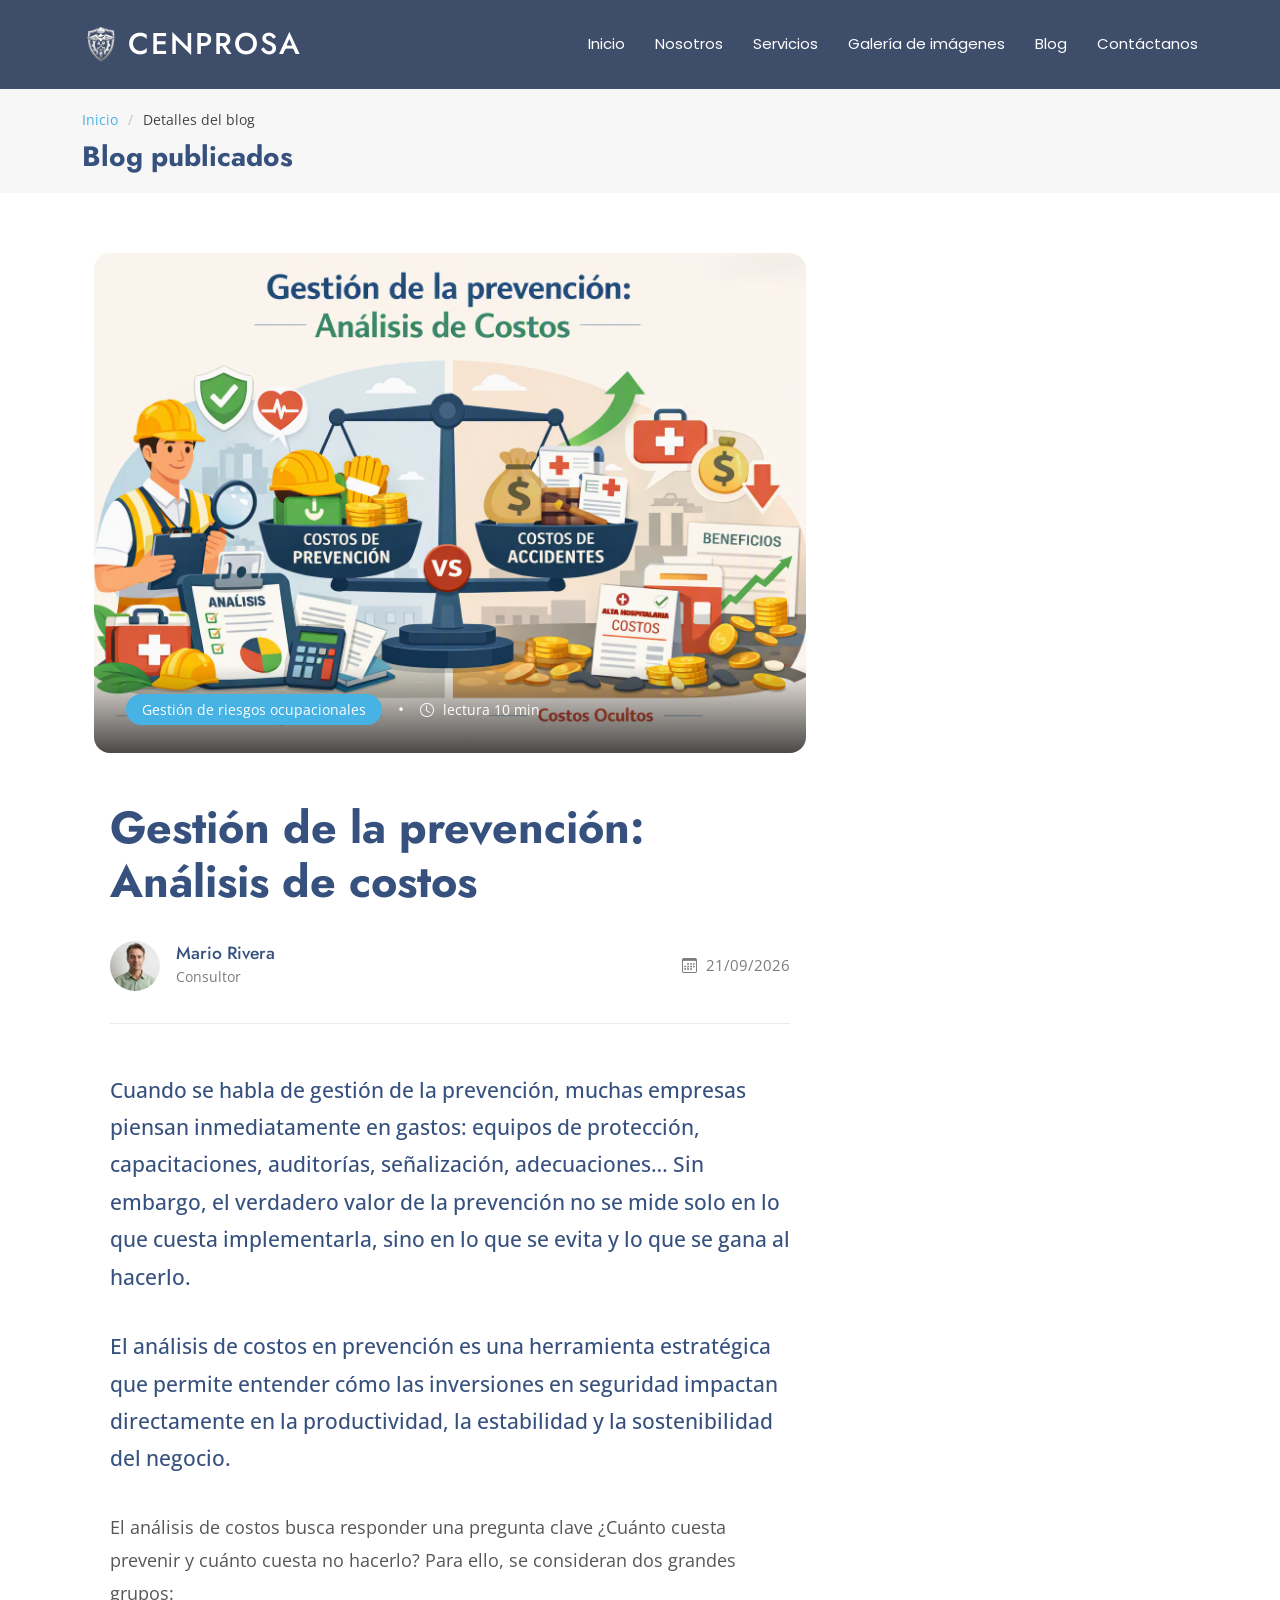
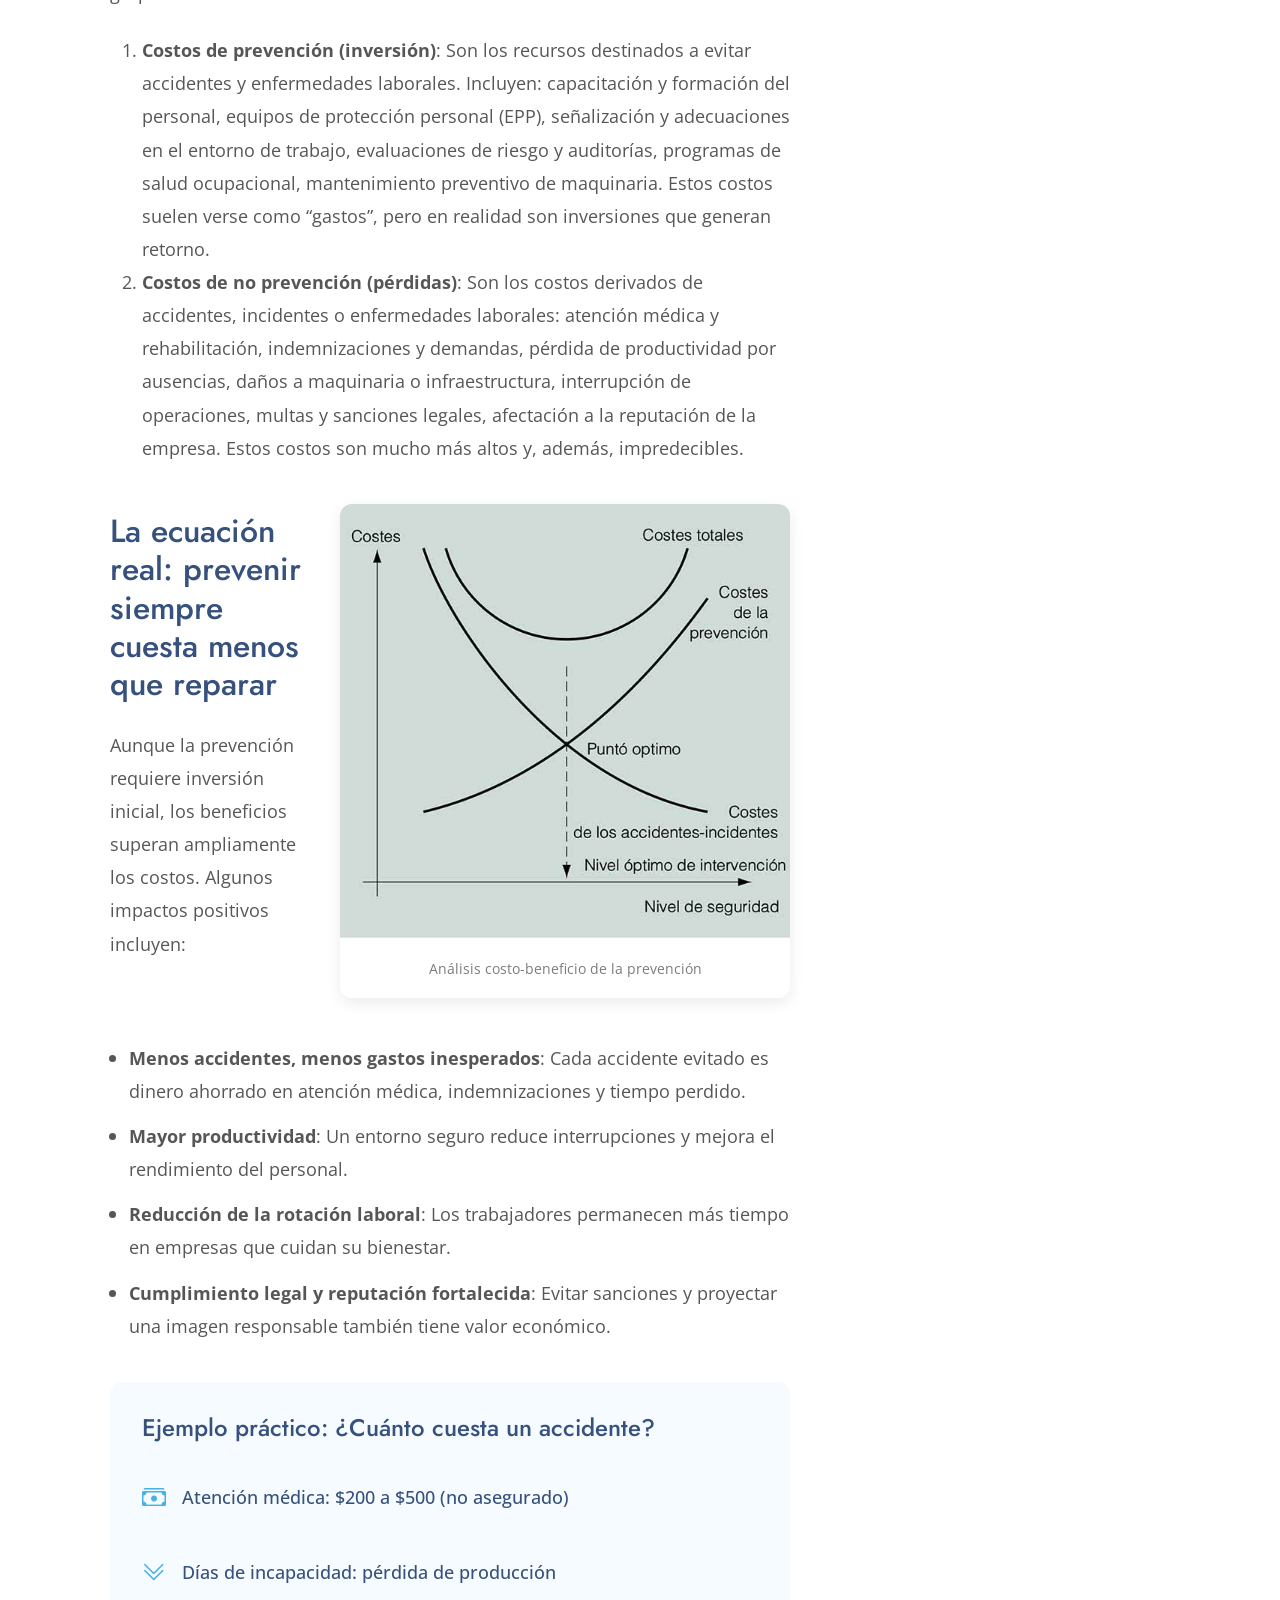
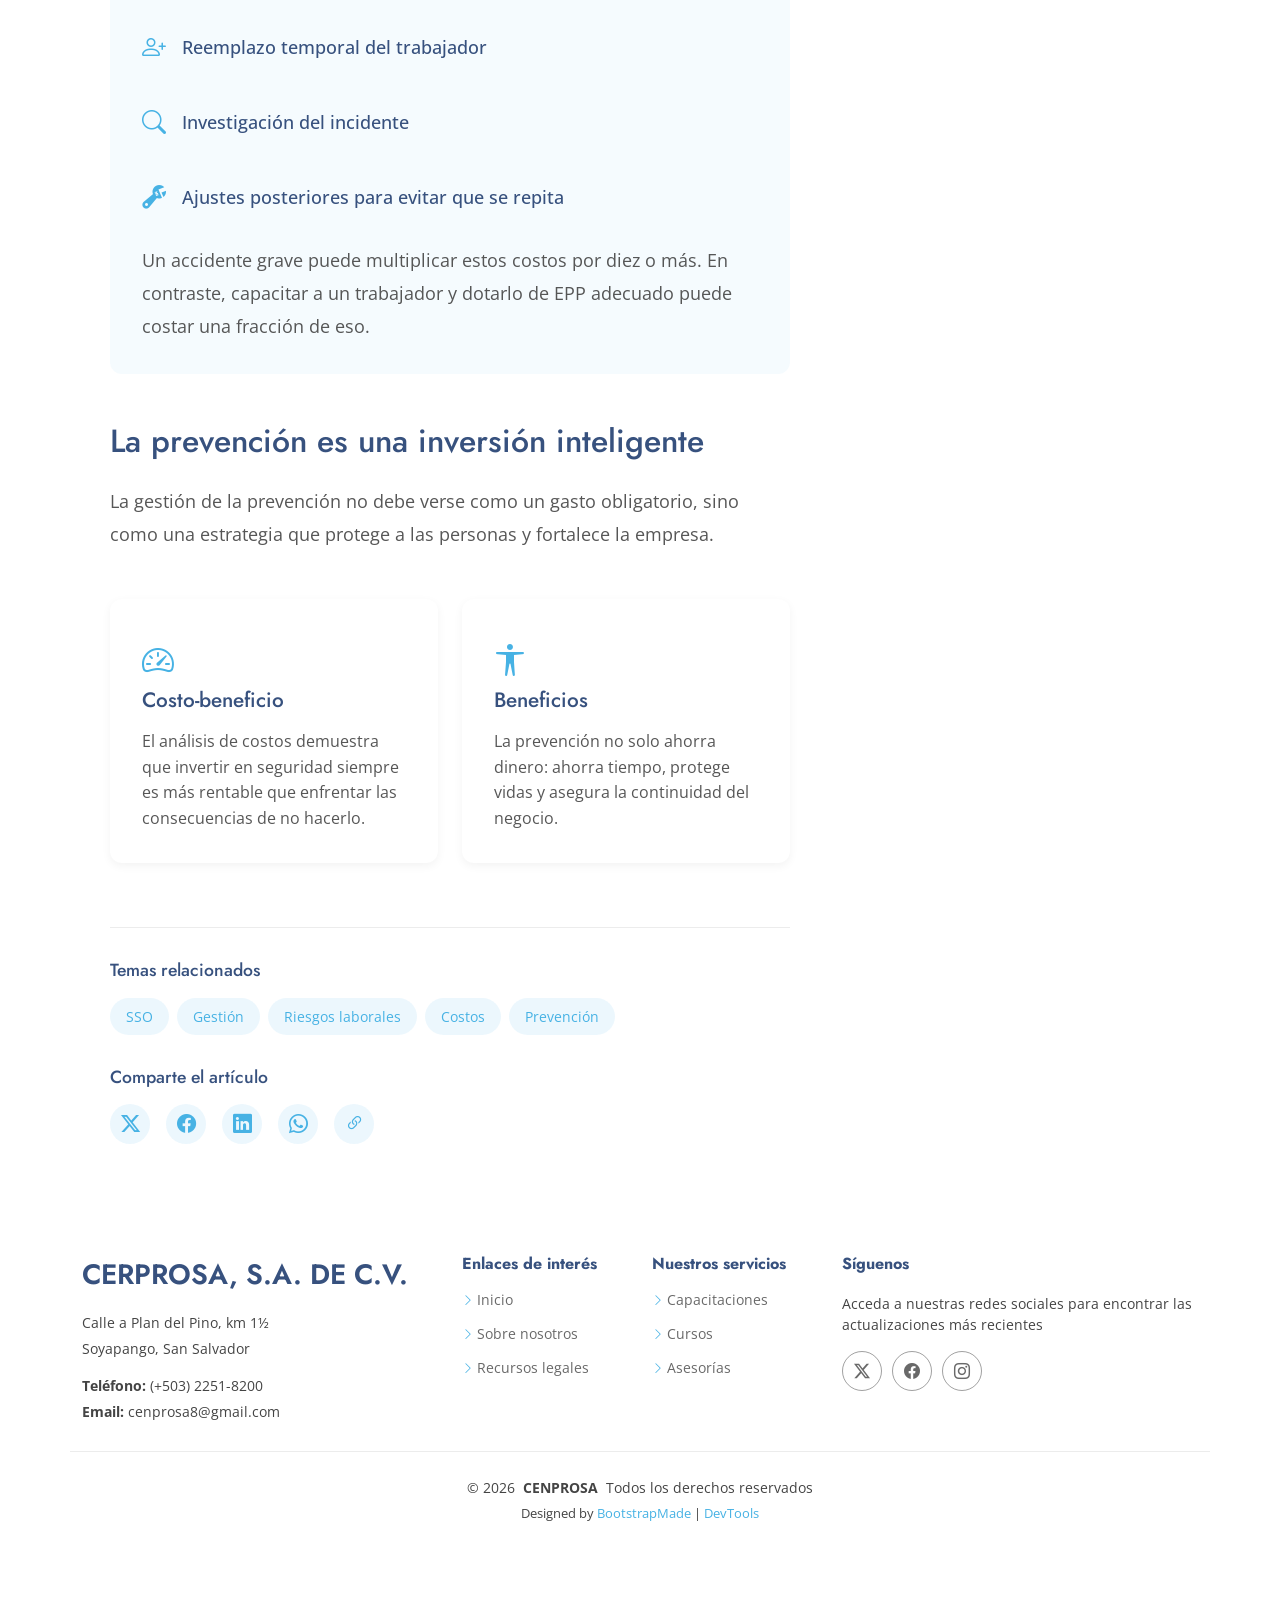
==== commit a23459eb: "Add files via upload" ====
--- a/blog-details(2).html
+++ b/blog-details(2).html
@@ -281,18 +281,18 @@
         <div class="col-lg-2 col-md-3 footer-links">
           <h4>Enlaces de interés</h4>
           <ul>
-            <li><i class="bi bi-chevron-right"></i> <a href="#">Inicio</a></li>
-            <li><i class="bi bi-chevron-right"></i> <a href="#">Sobre nosotros</a></li>
-            <li><i class="bi bi-chevron-right"></i> <a href="#">Recursos legales</a></li>
+            <li><i class="bi bi-chevron-right"></i> <a href="index.html">Inicio</a></li>
+            <li><i class="bi bi-chevron-right"></i> <a href="index.html#about">Sobre nosotros</a></li>
+            <li><i class="bi bi-chevron-right"></i> <a href="servicios.html#recursos-legales">Recursos legales</a></li>
           </ul>
         </div>
 
         <div class="col-lg-2 col-md-3 footer-links">
           <h4>Nuestros servicios</h4>
           <ul>
-            <li><i class="bi bi-chevron-right"></i> <a href="#">Capacitaciones</a></li>
-            <li><i class="bi bi-chevron-right"></i> <a href="#">Cursos</a></li>
-            <li><i class="bi bi-chevron-right"></i> <a href="#">Asesorías</a></li>
+            <li><i class="bi bi-chevron-right"></i> <a href="servicios.html#capacitaciones">Capacitaciones</a></li>
+            <li><i class="bi bi-chevron-right"></i> <a href="servicios.html#cursos">Cursos</a></li>
+            <li><i class="bi bi-chevron-right"></i> <a href="servicios.html#asesorias">Asesorías</a></li>
           </ul>
         </div>
 
